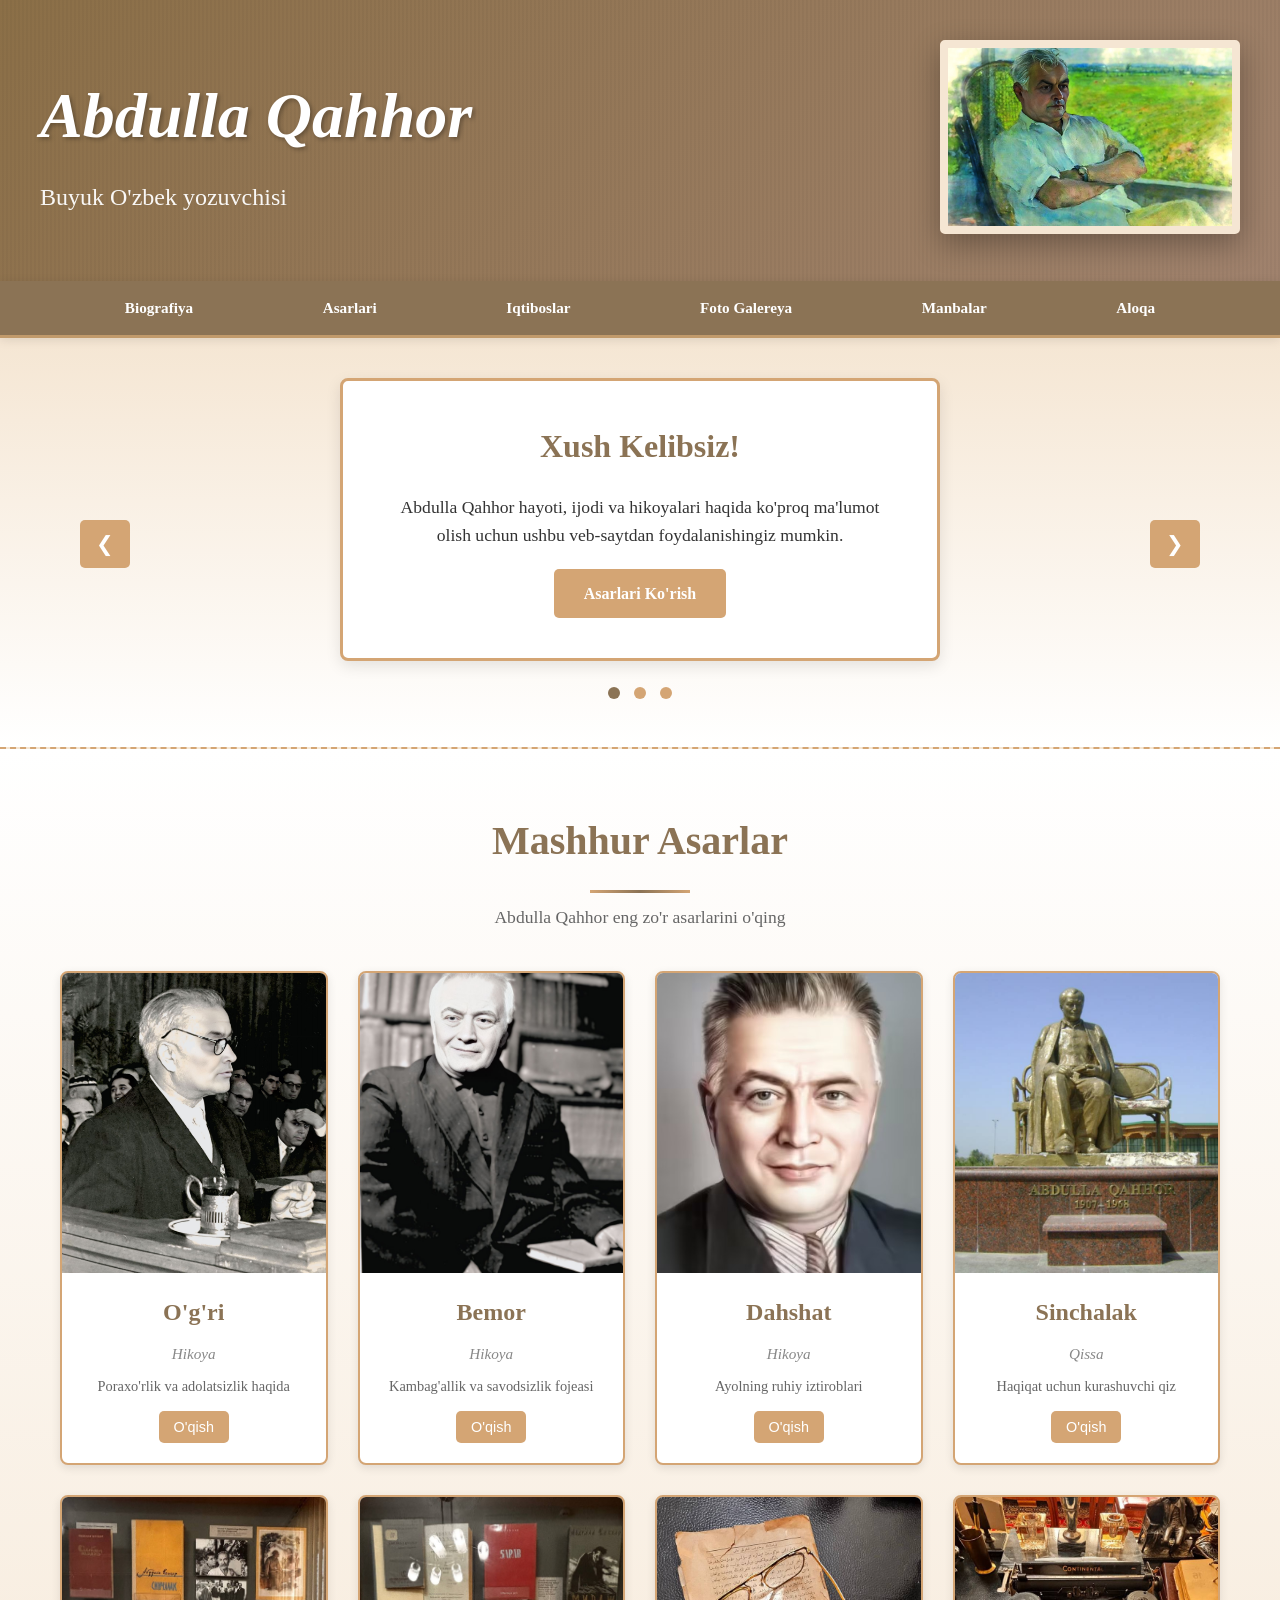
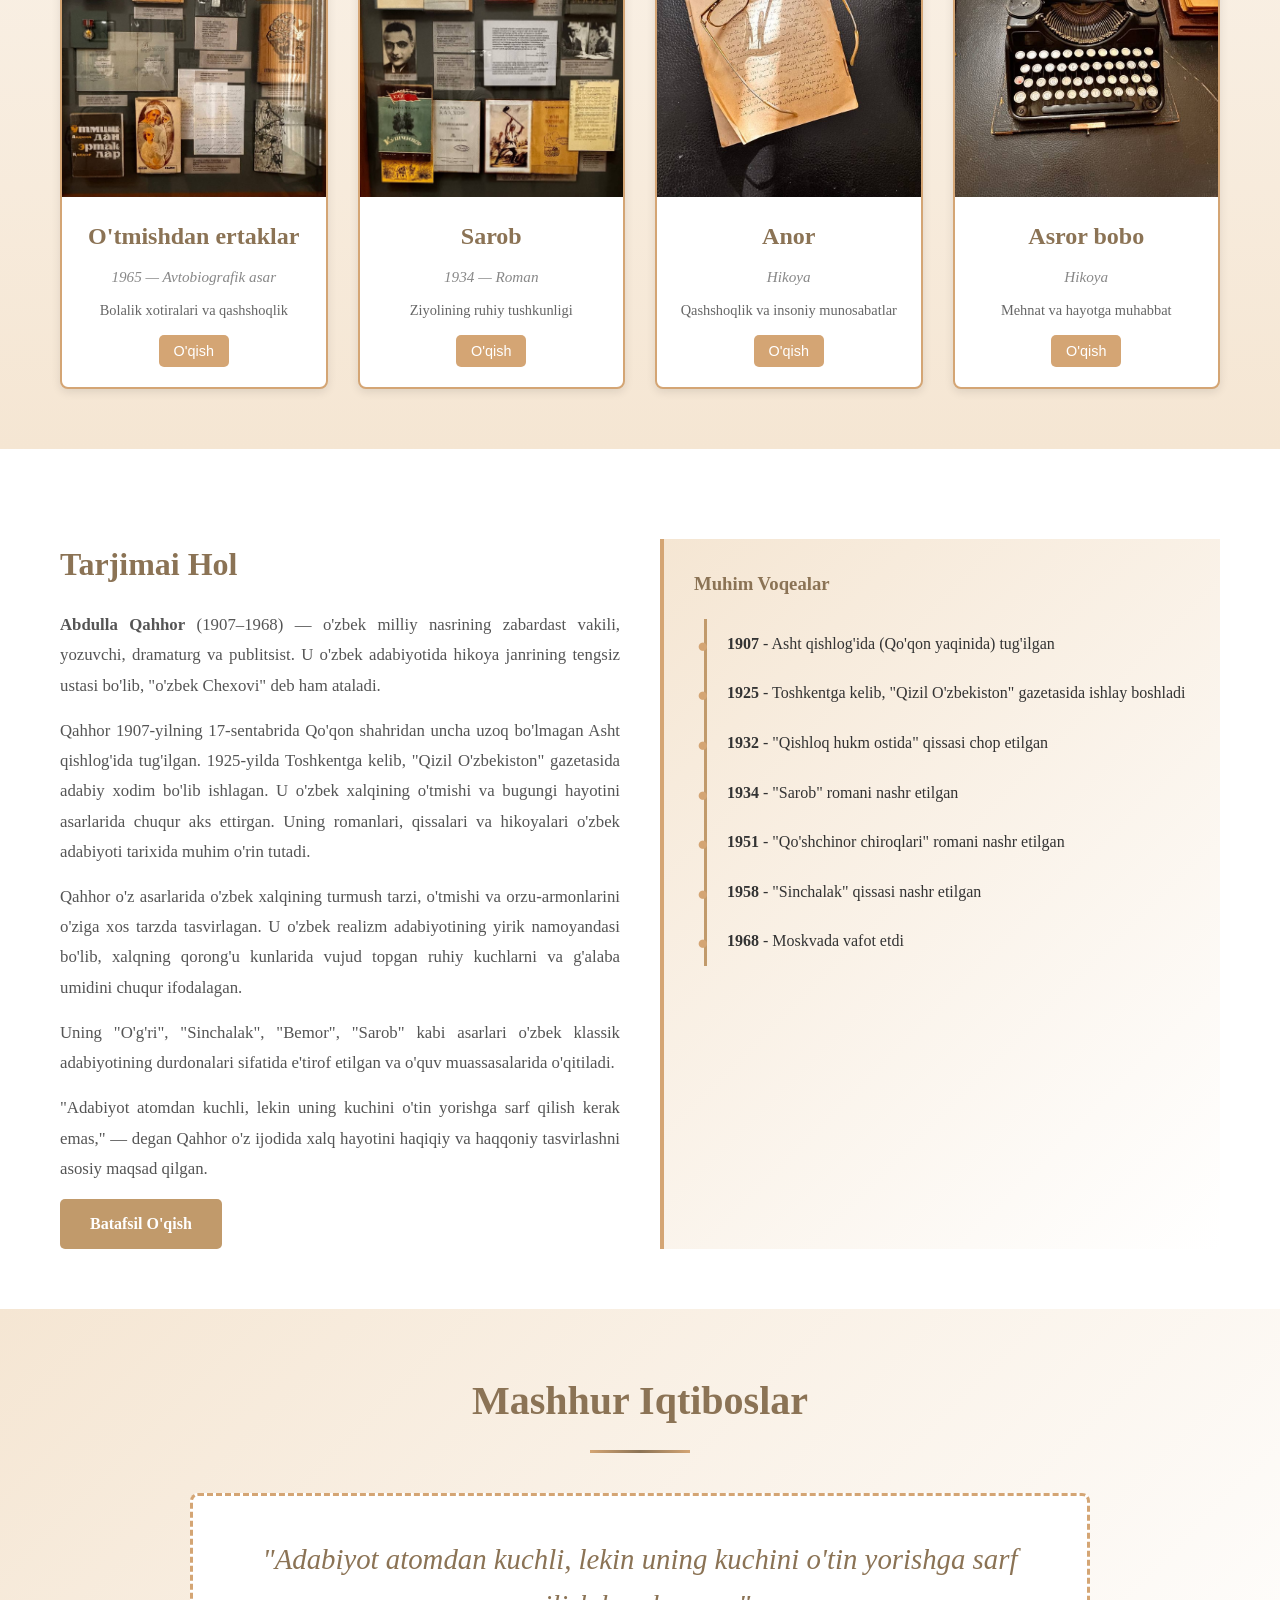
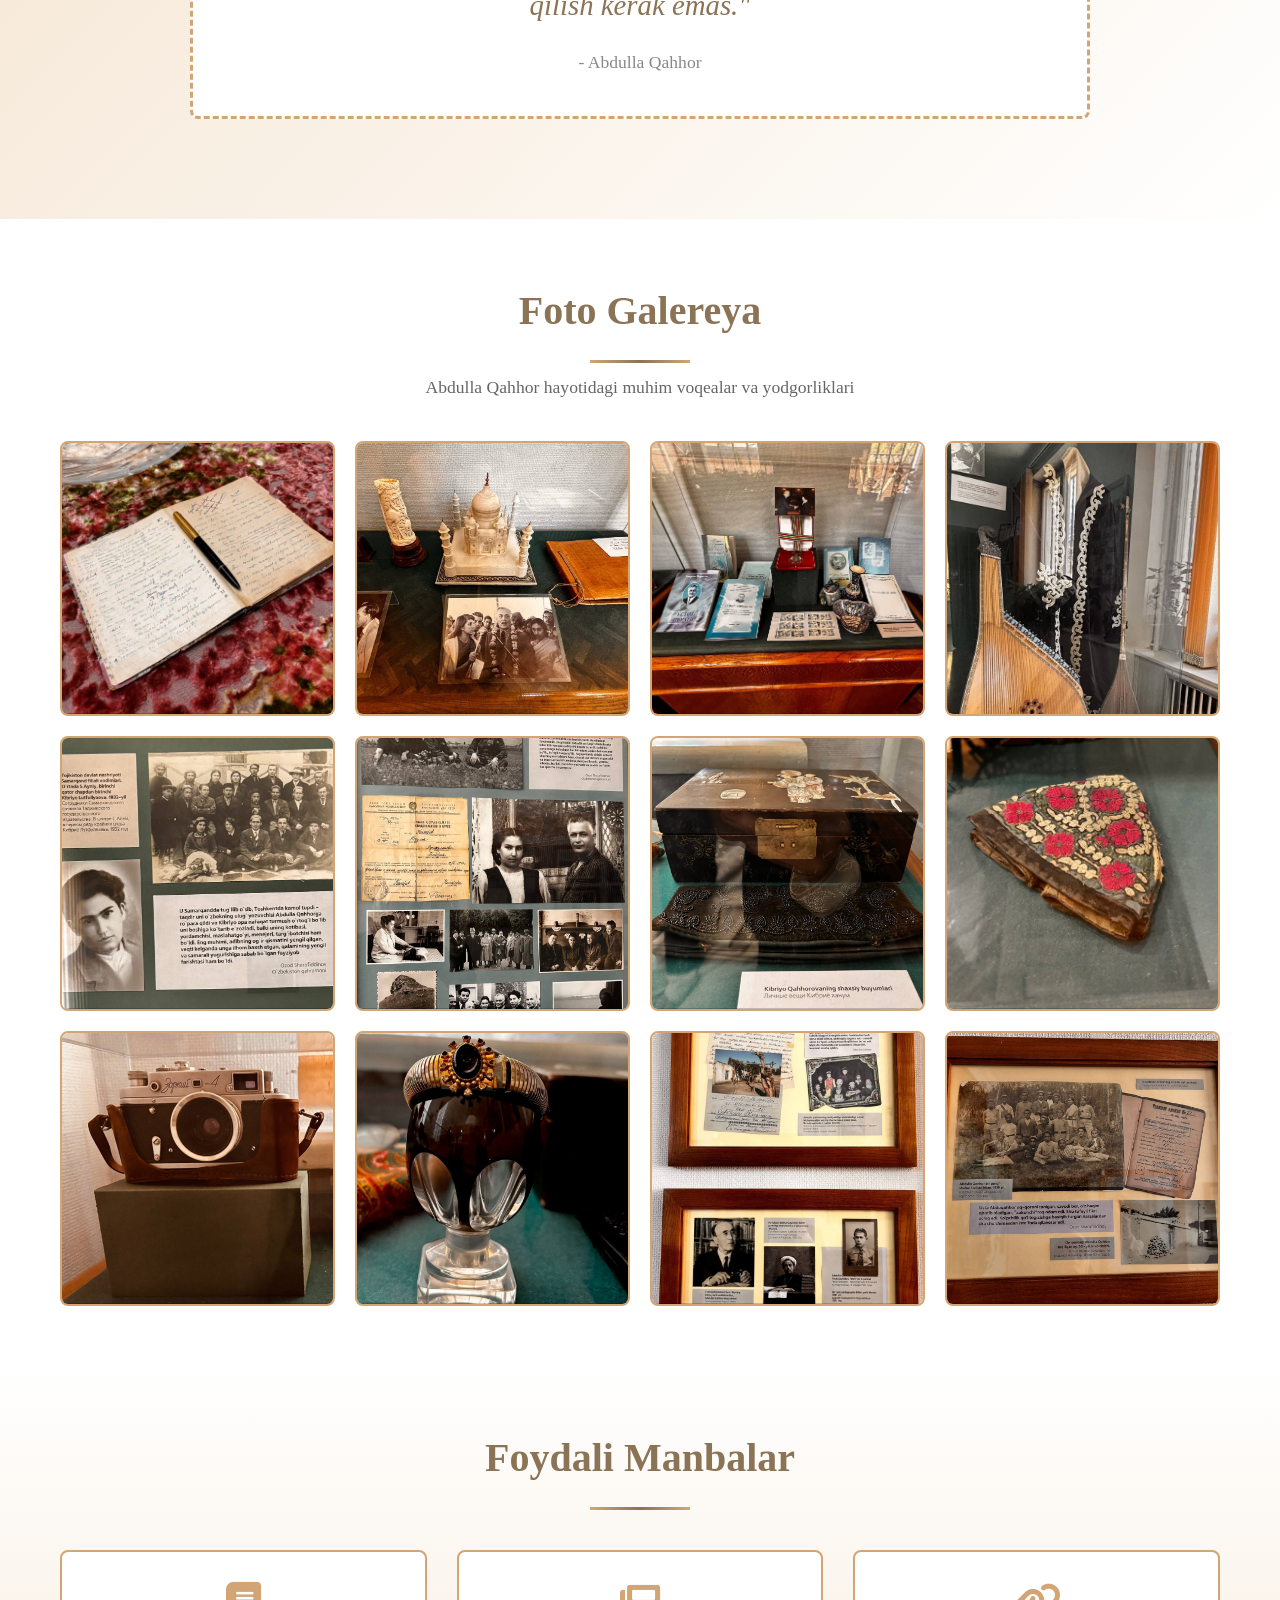
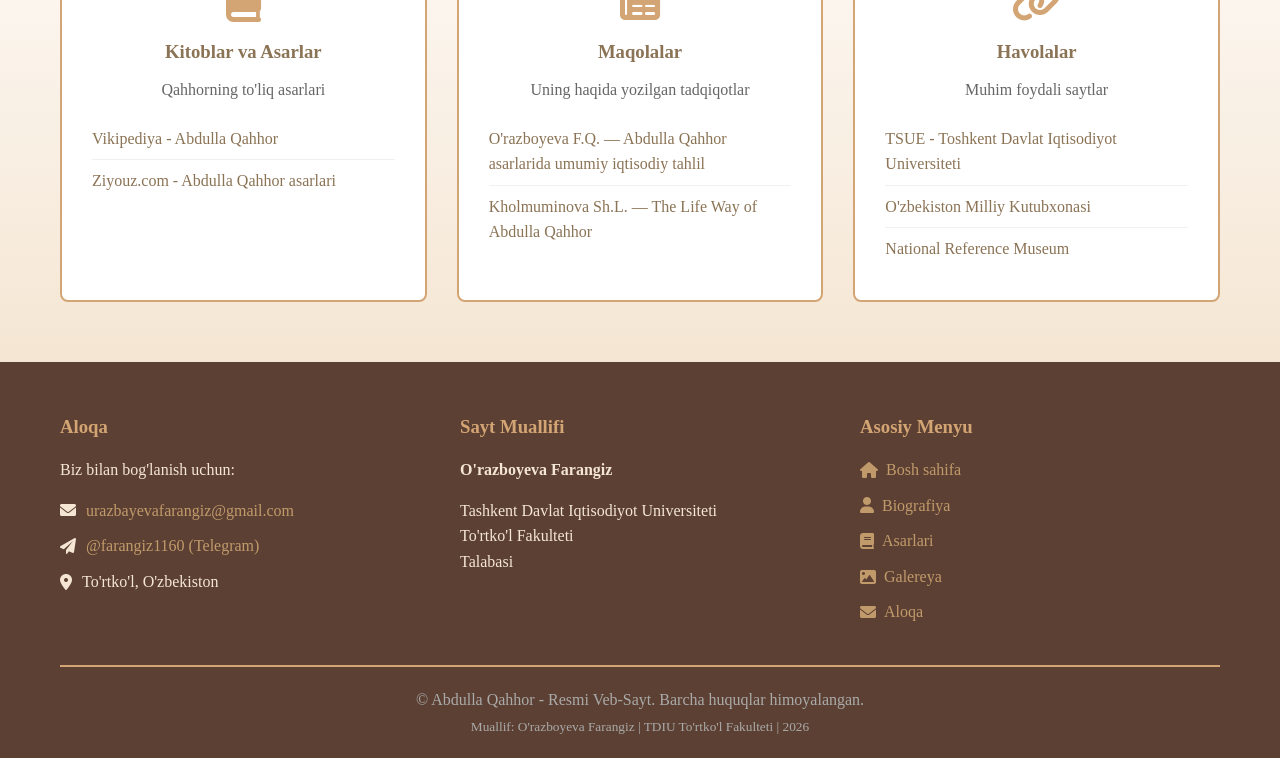
==== index.html @ 23ecfe6d "Initial commit: Abdulla Qahhor website" ====
<!DOCTYPE html>
<html lang="uz">
<head>
    <meta charset="UTF-8">
    <meta name="viewport" content="width=device-width, initial-scale=1.0">
    <title>Abdulla Qahhor - Buyuk O'zbek Yozuvchisi</title>
    <link rel="stylesheet" href="css/style.css">
    <link rel="stylesheet" href="https://cdnjs.cloudflare.com/ajax/libs/font-awesome/6.0.0/css/all.min.css">


</head>
<body>
    <!-- HEADER -->
    <header class="header">
        <div class="header-background"></div>
        <div class="header-content">
            <div class="header-text">
                <h1 class="header-title">Abdulla Qahhor</h1>
                <p class="header-subtitle">Buyuk O'zbek yozuvchisi</p>
            </div>
            <div class="header-image">
                <img src="images/photo_1_2026-03-27_19-48-18.jpg" alt="Abdulla Qahhor" class="header-img">
            </div>
        </div>
    </header>

    <!-- NAVIGATION -->
    <nav class="navbar">
        <div class="nav-container">
            <ul class="nav-menu">
                <li class="nav-item"><a href="#biografiya" class="nav-link">Biografiya</a></li>
                <li class="nav-item"><a href="#asarlari" class="nav-link">Asarlari</a></li>
                <li class="nav-item"><a href="#iqtiboslar" class="nav-link">Iqtiboslar</a></li>
                <li class="nav-item"><a href="#galereya" class="nav-link">Foto Galereya</a></li>
                <li class="nav-item"><a href="#manbalar" class="nav-link">Manbalar</a></li>
                <li class="nav-item"><a href="#aloqa" class="nav-link">Aloqa</a></li>
            </ul>
        </div>
    </nav>

    <!-- MAIN CONTENT -->
    <main class="main-content">
        <!-- WELCOME SECTION -->
        <section class="welcome-section">
            <div class="container">
                <div class="welcome-carousel">
                    <button class="carousel-nav carousel-prev" onclick="prevSlide()">❮</button>
                    <div class="carousel-item active">
                        <div class="welcome-box">
                            <h2>Xush Kelibsiz!</h2>
                            <p>Abdulla Qahhor hayoti, ijodi va hikoyalari haqida ko'proq ma'lumot olish uchun ushbu veb-saytdan foydalanishingiz mumkin.</p>
                            <a href="#asarlari" class="btn-primary">Asarlari Ko'rish</a>
                        </div>
                    </div>
                    <div class="carousel-item">
                        <div class="welcome-box">
                            <h2>Ijodiy Meros</h2>
                            <p>Abdulla Qahhor o'zbek adabiyotida yangi uslub va g'oyalari olib keldi, inson ruhining chuqur tomonlarini tasvir etdi.</p>
                            <a href="#biografiya" class="btn-primary">Biografiya</a>
                        </div>
                    </div>
                    <div class="carousel-item">
                        <div class="welcome-box">
                            <h2>Mashhur Asarlar</h2>
                            <p>"O'g'rim", "Sinchalak", "Bemor" va boshqa klassik asarlarni o'qing va ularning go'zalligi bilan shunollaning.</p>
                            <a href="#asarlari" class="btn-primary">Asarlarni Ko'rish</a>
                        </div>
                    </div>
                    <button class="carousel-nav carousel-next" onclick="nextSlide()">❯</button>
                </div>
                <div class="carousel-dots">
                    <span class="dot" onclick="currentSlide(1)" style="background-color: #8B7355;"></span>
                    <span class="dot" onclick="currentSlide(2)"></span>
                    <span class="dot" onclick="currentSlide(3)"></span>
                </div>
            </div>
        </section>

        <!-- FAMOUS WORKS SECTION -->
        <section id="asarlari" class="works-section">
            <div class="container">
                <h2 class="section-title">Mashhur Asarlar</h2>
                <p class="section-subtitle">Abdulla Qahhor eng zo'r asarlarini o'qing</p>
                <div class="works-grid">
                    <div class="work-item" onclick="openWorkModal('ogri')">
                        <div class="work-image">
                            <img src="images/photo_2_2026-03-27_19-48-18.jpg" alt="O'g'ri" class="work-img">
                        </div>
                        <h3>O'g'ri</h3>
                        <p class="work-year">Hikoya</p>
                        <p class="work-desc">Poraxo'rlik va adolatsizlik haqida</p>
                        <button class="btn-read">O'qish</button>
                    </div>

                    <div class="work-item" onclick="openWorkModal('bemor')">
                        <div class="work-image">
                            <img src="images/photo_3_2026-03-27_19-48-18.jpg" alt="Bemor" class="work-img">
                        </div>
                        <h3>Bemor</h3>
                        <p class="work-year">Hikoya</p>
                        <p class="work-desc">Kambag'allik va savodsizlik fojеasi</p>
                        <button class="btn-read">O'qish</button>
                    </div>

                    <div class="work-item" onclick="openWorkModal('dahshat')">
                        <div class="work-image">
                            <img src="images/photo_4_2026-03-27_19-48-18.jpg" alt="Dahshat" class="work-img">
                        </div>
                        <h3>Dahshat</h3>
                        <p class="work-year">Hikoya</p>
                        <p class="work-desc">Ayolning ruhiy iztiroblari</p>
                        <button class="btn-read">O'qish</button>
                    </div>

                    <div class="work-item" onclick="openWorkModal('sinchalak')">
                        <div class="work-image">
                            <img src="images/photo_5_2026-03-27_19-48-18.jpg" alt="Sinchalak" class="work-img">
                        </div>
                        <h3>Sinchalak</h3>
                        <p class="work-year">Qissa</p>
                        <p class="work-desc">Haqiqat uchun kurashuvchi qiz</p>
                        <button class="btn-read">O'qish</button>
                    </div>

                    <div class="work-item" onclick="openWorkModal('otmishdan')">
                        <div class="work-image">
                            <img src="images/photo_6_2026-03-27_19-48-18.jpg" alt="O'tmishdan ertaklar" class="work-img">
                        </div>
                        <h3>O'tmishdan ertaklar</h3>
                        <p class="work-year">1965 — Avtobiografik asar</p>
                        <p class="work-desc">Bolalik xotiralari va qashshoqlik</p>
                        <button class="btn-read">O'qish</button>
                    </div>

                    <div class="work-item" onclick="openWorkModal('sarob')">
                        <div class="work-image">
                            <img src="images/photo_7_2026-03-27_19-48-18.jpg" alt="Sarob" class="work-img">
                        </div>
                        <h3>Sarob</h3>
                        <p class="work-year">1934 — Roman</p>
                        <p class="work-desc">Ziyolining ruhiy tushkunligi</p>
                        <button class="btn-read">O'qish</button>
                    </div>

                    <div class="work-item" onclick="openWorkModal('anor')">
                        <div class="work-image">
                            <img src="images/photo_8_2026-03-27_19-48-18.jpg" alt="Anor" class="work-img">
                        </div>
                        <h3>Anor</h3>
                        <p class="work-year">Hikoya</p>
                        <p class="work-desc">Qashshoqlik va insoniy munosabatlar</p>
                        <button class="btn-read">O'qish</button>
                    </div>

                    <div class="work-item" onclick="openWorkModal('asrbobo')">
                        <div class="work-image">
                            <img src="images/photo_9_2026-03-27_19-48-18.jpg" alt="Asror bobo" class="work-img">
                        </div>
                        <h3>Asror bobo</h3>
                        <p class="work-year">Hikoya</p>
                        <p class="work-desc">Mehnat va hayotga muhabbat</p>
                        <button class="btn-read">O'qish</button>
                    </div>
                </div>
            </div>
        </section>

        <!-- BIOGRAPHY SECTION -->
        <section id="biografiya" class="biography-section">
            <div class="container">
                <div class="bio-content">
                    <div class="bio-left">
                        <h2>Tarjimai Hol</h2>
                        <p><strong>Abdulla Qahhor</strong> (1907–1968) — o'zbek milliy nasrining zabardast vakili, yozuvchi, dramaturg va publitsist. U o'zbek adabiyotida hikoya janrining tengsiz ustasi bo'lib, "o'zbek Chexovi" deb ham ataladi.</p>
                        <p>Qahhor 1907-yilning 17-sentabrida Qo'qon shahridan uncha uzoq bo'lmagan Asht qishlog'ida tug'ilgan. 1925-yilda Toshkentga kelib, "Qizil O'zbekiston" gazetasida adabiy xodim bo'lib ishlagan. U o'zbek xalqining o'tmishi va bugungi hayotini asarlarida chuqur aks ettirgan. Uning romanlari, qissalari va hikoyalari o'zbek adabiyoti tarixida muhim o'rin tutadi.</p>
                        <p>Qahhor o'z asarlarida o'zbek xalqining turmush tarzi, o'tmishi va orzu-armonlarini o'ziga xos tarzda tasvirlagan. U o'zbek realizm adabiyotining yirik namoyandasi bo'lib, xalqning qorong'u kunlarida vujud topgan ruhiy kuchlarni va g'alaba umidini chuqur ifodalagan.</p>
                        <p>Uning "O'g'ri", "Sinchalak", "Bemor", "Sarob" kabi asarlari o'zbek klassik adabiyotining durdonalari sifatida e'tirof etilgan va o'quv muassasalarida o'qitiladi.</p>
                        <p>"Adabiyot atomdan kuchli, lekin uning kuchini o'tin yorishga sarf qilish kerak emas," — degan Qahhor o'z ijodida xalq hayotini haqiqiy va haqqoniy tasvirlashni asosiy maqsad qilgan.</p>
                        <a href="#manbalar" class="btn-secondary">Batafsil O'qish</a>
                    </div>
                    <div class="bio-right">
                        <div class="timeline-brief">
                            <h3>Muhim Voqealar</h3>
                            <ul class="timeline-list">
                                <li><strong>1907</strong> - Asht qishlog'ida (Qo'qon yaqinida) tug'ilgan</li>
                                <li><strong>1925</strong> - Toshkentga kelib, "Qizil O'zbekiston" gazetasida ishlay boshladi</li>
                                <li><strong>1932</strong> - "Qishloq hukm ostida" qissasi chop etilgan</li>
                                <li><strong>1934</strong> - "Sarob" romani nashr etilgan</li>
                                <li><strong>1951</strong> - "Qo'shchinor chiroqlari" romani nashr etilgan</li>
                                <li><strong>1958</strong> - "Sinchalak" qissasi nashr etilgan</li>
                                <li><strong>1968</strong> - Moskvada vafot etdi</li>
                            </ul>
                        </div>
                    </div>
                </div>
            </div>
        </section>

        <!-- QUOTES SECTION -->
        <section id="iqtiboslar" class="quotes-section">
            <div class="container">
                <h2 class="section-title">Mashhur Iqtiboslar</h2>
                <div class="quotes-carousel">
                    <div class="quote-item">
                        <p class="quote-text">"Adabiyot atomdan kuchli, lekin uning kuchini o'tin yorishga sarf qilish kerak emas."</p>
                        <span class="quote-author">— Abdulla Qahhor</span>
                    </div>
                    <div class="quote-item">
                        <p class="quote-text">"Yaxshi tarbiya ko'rgan odamning xislatlaridan biri shuki, bunday odam o'z faoliyatida boshqalardan bir qadam oldinga o'tsa, darrov orqaga qaraydi, sheriklariga yordam qo'lini uzatadi, safini kengaytirib, yangi g'alabani ko'zlaydi."</p>
                        <span class="quote-author">— Abdulla Qahhor</span>
                    </div>
                    <div class="quote-item">
                        <p class="quote-text">"Oilaviy baxtda hikmat ko'p. Baxtiyar oila eng birinchi va eng kuchli tarbiya o'chog'i, demak, yoshlarimizning tole'i, ertangi saodatli kishilar jamiyatimizning poydevoridir."</p>
                        <span class="quote-author">— Abdulla Qahhor</span>
                    </div>
                    <div class="quote-item">
                        <p class="quote-text">"Dunyodagi har bir katta-kichik kasbning fazilatlarini aytib o'tish uchungina ham bittadan roman yaratsa bo'ladi."</p>
                        <span class="quote-author">— Abdulla Qahhor</span>
                    </div>
                    <div class="quote-item">
                        <p class="quote-text">"Adabiy asar yozish uchun, hech shubhasiz, talant kerak. Lekin yozilgan narsani o'chirish, kitobxonga zarur gaplarning o'zini qoldirish uchun talantning o'zigina kifoya qilmaydi, insof ham kerak."</p>
                        <span class="quote-author">— Abdulla Qahhor</span>
                    </div>
                    <div class="quote-item">
                        <p class="quote-text">"Yurtni obod qilaman degan kishi o'zi obod bo'ladi."</p>
                        <span class="quote-author">— Abdulla Qahhor</span>
                    </div>
                    <button class="quote-nav quote-prev" onclick="prevQuote()">❮</button>
                    <button class="quote-nav quote-next" onclick="nextQuote()">❯</button>
                </div>
            </div>
        </section>

        <!-- PHOTO GALLERY SECTION -->
        <section id="galereya" class="gallery-section">
            <div class="container">
                <h2 class="section-title">Foto Galereya</h2>
                <p class="section-subtitle">Abdulla Qahhor hayotidagi muhim voqealar va yodgorliklari</p>
                <div class="gallery-grid">
                    <div class="gallery-item">
                        <img src="images/photo_16_2026-03-27_19-48-18.jpg" alt="Abdulla Qahhor" class="gallery-img">
                        <div class="gallery-overlay">
                            <h3>Yozuvchi Portreti</h3>
                        </div>
                    </div>
                    <div class="gallery-item">
                        <img src="images/photo_17_2026-03-27_19-48-18.jpg" alt="Yozuv jarayoni" class="gallery-img">
                        <div class="gallery-overlay">
                            <h3>Ijodiy Jarayoni</h3>
                        </div>
                    </div>
                    <div class="gallery-item">
                        <img src="images/photo_18_2026-03-27_19-48-18.jpg" alt="Oila rasmi" class="gallery-img">
                        <div class="gallery-overlay">
                            <h3>Oila Xotiralari</h3>
                        </div>
                    </div>
                    <div class="gallery-item">
                        <img src="images/photo_19_2026-03-27_19-48-18.jpg" alt="Kutubxona" class="gallery-img">
                        <div class="gallery-overlay">
                            <h3>O'qish Joylarinining Xotiralari</h3>
                        </div>
                    </div>
                    <div class="gallery-item">
                        <img src="images/photo_20_2026-03-27_19-48-18.jpg" alt="Tashkent" class="gallery-img">
                        <div class="gallery-overlay">
                            <h3>Tashkent Shahri</h3>
                        </div>
                    </div>
                    <div class="gallery-item">
                        <img src="images/photo_21_2026-03-27_19-48-18.jpg" alt="Mumyalar" class="gallery-img">
                        <div class="gallery-overlay">
                            <h3>Yodgorliklari</h3>
                        </div>
                    </div>
                    <div class="gallery-item">
                        <img src="images/photo_22_2026-03-27_19-48-18.jpg" alt="Kitoblar" class="gallery-img">
                        <div class="gallery-overlay">
                            <h3>Asarlarining Nashrlari</h3>
                        </div>
                    </div>
                    <div class="gallery-item">
                        <img src="images/photo_23_2026-03-27_19-48-18.jpg" alt="Teatr" class="gallery-img">
                        <div class="gallery-overlay">
                            <h3>Dramatik Asarlari</h3>
                        </div>
                    </div>
                    <div class="gallery-item">
                        <img src="images/photo_24_2026-03-27_19-48-18.jpg" alt="Xalq sevgi" class="gallery-img">
                        <div class="gallery-overlay">
                            <h3>Xalq Sevgisi</h3>
                        </div>
                    </div>
                    <div class="gallery-item">
                        <img src="images/photo_25_2026-03-27_19-48-18.jpg" alt="Shart" class="gallery-img">
                        <div class="gallery-overlay">
                            <h3>Ijodiy Sharti</h3>
                        </div>
                    </div>
                    <div class="gallery-item">
                        <img src="images/photo_26_2026-03-27_19-48-18.jpg" alt="Tadqiqoti" class="gallery-img">
                        <div class="gallery-overlay">
                            <h3>Ilmiy Tadqiqotlar</h3>
                        </div>
                    </div>
                    <div class="gallery-item">
                        <img src="images/photo_27_2026-03-27_19-48-18.jpg" alt="Mirosi" class="gallery-img">
                        <div class="gallery-overlay">
                            <h3>Ijodiy Mirosi</h3>
                        </div>
                    </div>
                </div>
            </div>
        </section>

        <!-- RESOURCES SECTION -->
        <section id="manbalar" class="resources-section">
            <div class="container">
                <h2 class="section-title">Foydali Manbalar</h2>
                <div class="resources-grid">
                    <div class="resource-item">
                        <i class="fas fa-book"></i>
                        <h3>Kitoblar va Asarlar</h3>
                        <p>Qahhorning to'liq asarlari</p>
                        <ul class="resource-list">
                            <li><a href="https://uz.wikipedia.org/wiki/Abdulla_Qahhor" target="_blank">Vikipediya - Abdulla Qahhor</a></li>
                            <li><a href="https://ziyouz.com/uzbek-literature/abdulla-qahhor/" target="_blank">Ziyouz.com - Abdulla Qahhor asarlari</a></li>
                        </ul>
                    </div>
                    <div class="resource-item">
                        <i class="fas fa-newspaper"></i>
                        <h3>Maqolalar</h3>
                        <p>Uning haqida yozilgan tadqiqotlar</p>
                        <ul class="resource-list">
                            <li><a href="https://global-science-review.com/ojs/index.php/gsr/article/view/4989" target="_blank">O'razboyeva F.Q. — Abdulla Qahhor asarlarida umumiy iqtisodiy tahlil</a></li>
                            <li><a href="https://repo.ijiert.org/index.php/ijiert/article/view/3906" target="_blank">Kholmuminova Sh.L. — The Life Way of Abdulla Qahhor</a></li>
                        </ul>
                    </div>
                    <div class="resource-item">
                        <i class="fas fa-link"></i>
                        <h3>Havolalar</h3>
                        <p>Muhim foydali saytlar</p>
                        <ul class="resource-list">
                            <li><a href="https://tsue.uz" target="_blank">TSUE - Toshkent Davlat Iqtisodiyot Universiteti</a></li>
                            <li><a href="https://unilibrary.uz" target="_blank">O'zbekiston Milliy Kutubxonasi</a></li>
                            <li><a href="https://nrm.uz" target="_blank">National Reference Museum</a></li>
                        </ul>
                    </div>
                </div>
            </div>
        </section>

    </main>

    <!-- FOOTER/CONTACT SECTION -->
    <footer id="aloqa" class="footer">
        <div class="container">
            <div class="footer-content">
                <div class="footer-section">
                    <h3>Aloqa</h3>
                    <p>Biz bilan bog'lanish uchun:</p>
                    <ul class="contact-list">
                        <li><i class="fas fa-envelope"></i> <a href="mailto:urazbayevafarangiz@gmail.com">urazbayevafarangiz@gmail.com</a></li>
                        <li><i class="fas fa-paper-plane"></i> <a href="https://t.me/farangiz1160" target="_blank">@farangiz1160 (Telegram)</a></li>
                        <li><i class="fas fa-map-marker-alt"></i> To'rtko'l, O'zbekiston</li>
                    </ul>
                </div>
                <div class="footer-section">
                    <h3>Sayt Muallifi</h3>
                    <p><strong>O'razboyeva Farangiz</strong></p>
                    <p>Tashkent Davlat Iqtisodiyot Universiteti<br>To'rtko'l Fakulteti<br>Talabasi</p>
                </div>
                <div class="footer-section">
                    <h3>Asosiy Menyu</h3>
                    <ul class="footer-menu">
                        <li><a href="#"><i class="fas fa-home"></i> Bosh sahifa</a></li>
                        <li><a href="#biografiya"><i class="fas fa-user"></i> Biografiya</a></li>
                        <li><a href="#asarlari"><i class="fas fa-book"></i> Asarlari</a></li>
                        <li><a href="#galereya"><i class="fas fa-image"></i> Galereya</a></li>
                        <li><a href="#aloqa"><i class="fas fa-envelope"></i> Aloqa</a></li>
                    </ul>
                </div>
            </div>
            <div class="footer-bottom">
                <p>&copy; Abdulla Qahhor - Resmi Veb-Sayt. Barcha huquqlar himoyalangan.<br>
                <small>Muallif: O'razboyeva Farangiz | TDIU To'rtko'l Fakulteti | 2026</small></p>
            </div>
        </div>
    </footer>

    <script src="js/script.js"></script>
</body>
</html>
---- css/style.css ----
/* ==================== GENERAL STYLES ==================== */
* {
    margin: 0;
    padding: 0;
    box-sizing: border-box;
}

:root {
    --primary-color: #8B7355;
    --secondary-color: #D4A574;
    --accent-color: #C19A6B;
    --dark-color: #5C4033;
    --light-color: #F5E6D3;
    --text-color: #333;
    --border-color: #D4A574;
}

html {
    scroll-behavior: smooth;
}

body {
    font-family: 'Georgia', 'Garamond', serif;
    line-height: 1.6;
    color: var(--text-color);
    background-color: #FDFAF5;
}

.container {
    max-width: 1200px;
    margin: 0 auto;
    padding: 0 20px;
}

/* ==================== HEADER ==================== */
.header {
    background: linear-gradient(135deg, #8B6F47 0%, #A0826D 100%);
    color: white;
    padding: 40px 20px;
    position: relative;
    overflow: hidden;
}

.header-background {
    position: absolute;
    top: 0;
    left: 0;
    right: 0;
    bottom: 0;
    background-image: 
        repeating-linear-gradient(
            90deg,
            transparent,
            transparent 2px,
            rgba(0,0,0,.03) 2px,
            rgba(0,0,0,.03) 4px
        );
    z-index: 0;
}

.header-content {
    display: flex;
    align-items: center;
    justify-content: space-between;
    max-width: 1200px;
    margin: 0 auto;
    position: relative;
    z-index: 1;
}

.header-text {
    flex: 1;
    animation: slideInLeft 1s ease;
}

.header-title {
    font-size: 4em;
    font-weight: bold;
    margin-bottom: 10px;
    text-shadow: 2px 2px 4px rgba(0,0,0,0.3);
    font-style: italic;
}

.header-subtitle {
    font-size: 1.5em;
    font-weight: normal;
    opacity: 0.95;
}

.header-image {
    flex: 0 0 300px;
    margin-left: 40px;
}

.header-img {
    width: 100%;
    max-width: 300px;
    height: auto;
    border: 8px solid var(--light-color);
    border-radius: 5px;
    box-shadow: 0 10px 30px rgba(0,0,0,0.3);
}

@media (max-width: 768px) {
    .header-content {
        flex-direction: column;
        text-align: center;
    }
    .header-title {
        font-size: 2.5em;
    }
    .header-image {
        margin-left: 0;
        margin-top: 20px;
    }
}

/* ==================== NAVIGATION ==================== */
.navbar {
    background-color: var(--primary-color);
    border-bottom: 3px solid var(--accent-color);
    position: sticky;
    top: 0;
    z-index: 100;
    box-shadow: 0 2px 10px rgba(0,0,0,0.1);
}

.nav-container {
    max-width: 1200px;
    margin: 0 auto;
    padding: 0 20px;
}

.nav-menu {
    list-style: none;
    display: flex;
    justify-content: space-around;
    flex-wrap: wrap;
}

.nav-item {
    margin: 0;
}

.nav-link {
    display: block;
    padding: 15px 20px;
    color: white;
    text-decoration: none;
    font-weight: bold;
    transition: all 0.3s ease;
    font-size: 0.95em;
}

.nav-link:hover {
    background-color: var(--secondary-color);
    color: var(--dark-color);
    transform: translateY(-2px);
}

/* ==================== WELCOME SECTION ==================== */
.welcome-section {
    background: linear-gradient(to bottom, var(--light-color), white);
    padding: 40px 20px;
    border-bottom: 2px dashed var(--border-color);
}

.welcome-box {
    background: white;
    border: 3px solid var(--secondary-color);
    border-radius: 8px;
    padding: 40px;
    text-align: center;
    max-width: 600px;
    margin: 0 auto;
    box-shadow: 0 5px 15px rgba(0,0,0,0.1);
}

.welcome-box h2 {
    color: var(--primary-color);
    font-size: 2em;
    margin-bottom: 20px;
}

.welcome-box p {
    font-size: 1.1em;
    margin-bottom: 20px;
    color: var(--text-color);
}

/* ==================== BUTTONS ==================== */
.btn-primary, .btn-secondary, .btn-audio {
    display: inline-block;
    padding: 12px 30px;
    background-color: var(--secondary-color);
    color: white;
    text-decoration: none;
    border: none;
    border-radius: 5px;
    cursor: pointer;
    font-weight: bold;
    transition: all 0.3s ease;
    font-size: 1em;
}

.btn-primary:hover, .btn-secondary:hover, .btn-audio:hover {
    background-color: var(--primary-color);
    transform: translateY(-3px);
    box-shadow: 0 5px 15px rgba(0,0,0,0.2);
}

.btn-secondary {
    background-color: var(--accent-color);
}

/* ==================== SECTIONS ==================== */
.section-title {
    font-size: 2.5em;
    color: var(--primary-color);
    text-align: center;
    margin-bottom: 10px;
    position: relative;
    padding-bottom: 20px;
}

.section-title::after {
    content: '';
    position: absolute;
    bottom: 0;
    left: 50%;
    transform: translateX(-50%);
    width: 100px;
    height: 3px;
    background: linear-gradient(to right, var(--secondary-color), var(--primary-color), var(--secondary-color));
}

.section-subtitle {
    text-align: center;
    color: #666;
    margin-bottom: 30px;
    font-size: 1.1em;
}

main {
    background: #FDFAF5;
}

/* ==================== WORKS SECTION ==================== */
.works-section {
    padding: 60px 20px;
    background: linear-gradient(to bottom, white, var(--light-color));
}

.works-grid {
    display: grid;
    grid-template-columns: repeat(auto-fit, minmax(250px, 1fr));
    gap: 30px;
    margin-top: 40px;
}

.work-item {
    background: white;
    border: 2px solid var(--border-color);
    border-radius: 8px;
    overflow: hidden;
    transition: all 0.3s ease;
    text-align: center;
    box-shadow: 0 3px 10px rgba(0,0,0,0.1);
    display: flex;
    flex-direction: column;
}

.work-item:hover {
    transform: translateY(-10px);
    box-shadow: 0 10px 25px rgba(0,0,0,0.15);
}

.work-image {
    background: var(--light-color);
    height: 300px;
    display: flex;
    align-items: center;
    justify-content: center;
    overflow: hidden;
}

.work-img {
    width: 100%;
    height: 100%;
    object-fit: cover;
}

.work-item h3 {
    color: var(--primary-color);
    padding: 20px 15px 10px;
    font-size: 1.5em;
}

.work-year {
    color: #888;
    padding: 0 15px 10px;
    font-size: 0.95em;
    font-style: italic;
}

.work-desc {
    color: #666;
    padding: 0 15px 15px;
    font-size: 0.9em;
    line-height: 1.4;
    min-height: 30px;
    display: flex;
    align-items: center;
    justify-content: center;
}

/* ==================== BIOGRAPHY SECTION ==================== */
.biography-section {
    padding: 60px 20px;
    background: white;
}

.bio-content {
    display: grid;
    grid-template-columns: 1fr 1fr;
    gap: 40px;
    margin-top: 30px;
}

.bio-left h2 {
    color: var(--primary-color);
    font-size: 2em;
    margin-bottom: 20px;
}

.bio-left p {
    font-size: 1.05em;
    line-height: 1.8;
    color: #555;
    margin-bottom: 15px;
    text-align: justify;
}

.bio-right {
    background: linear-gradient(135deg, var(--light-color), white);
    padding: 30px;
    border-left: 4px solid var(--secondary-color);
}

.timeline-brief h3 {
    color: var(--primary-color);
    margin-bottom: 20px;
}

.timeline-list {
    list-style: none;
}

.timeline-list li {
    padding: 12px 0;
    padding-left: 20px;
    border-left: 3px solid var(--accent-color);
    margin-left: 10px;
    position: relative;
}

.timeline-list li::before {
    content: '●';
    position: absolute;
    left: -10px;
    color: var(--secondary-color);
    font-size: 1.2em;
}

@media (max-width: 768px) {
    .bio-content {
        grid-template-columns: 1fr;
    }
}

/* ==================== QUOTES SECTION ==================== */
.quotes-section {
    padding: 60px 20px;
    background: linear-gradient(135deg, var(--light-color), white);
}

.quotes-carousel {
    background: white;
    border: 3px dashed var(--secondary-color);
    border-radius: 8px;
    padding: 40px;
    max-width: 900px;
    margin: 40px auto;
    position: relative;
    text-align: center;
}

.quote-text {
    font-size: 1.8em;
    color: var(--primary-color);
    margin-bottom: 20px;
    font-style: italic;
    line-height: 1.6;
}

.quote-author {
    color: #888;
    font-size: 1.1em;
    display: block;
}

.quote-nav {
    background: var(--secondary-color);
    border: none;
    color: white;
    width: 40px;
    height: 40px;
    border-radius: 50%;
    cursor: pointer;
    font-size: 1.2em;
    transition: all 0.3s ease;
    position: absolute;
    top: 50%;
    transform: translateY(-50%);
}

.quote-prev {
    left: 20px;
}

.quote-next {
    right: 20px;
}

.quote-nav:hover {
    background: var(--primary-color);
    transform: translateY(-50%) scale(1.1);
}

/* ==================== GALLERY SECTION ==================== */
.gallery-section {
    padding: 60px 20px;
    background: white;
}

.gallery-grid {
    display: grid;
    grid-template-columns: repeat(auto-fit, minmax(250px, 1fr));
    gap: 20px;
    margin-top: 40px;
}

.gallery-item {
    position: relative;
    overflow: hidden;
    border: 2px solid var(--border-color);
    border-radius: 8px;
    aspect-ratio: 1;
    background: var(--light-color);
}

.gallery-img {
    width: 100%;
    height: 100%;
    object-fit: cover;
    transition: transform 0.3s ease;
}

.gallery-item:hover .gallery-img {
    transform: scale(1.1);
}

.gallery-overlay {
    position: absolute;
    bottom: 0;
    left: 0;
    right: 0;
    background: rgba(0, 0, 0, 0.7);
    color: white;
    padding: 20px;
    transform: translateY(100%);
    transition: transform 0.3s ease;
}

.gallery-item:hover .gallery-overlay {
    transform: translateY(0);
}

.gallery-overlay h3 {
    font-size: 1.2em;
}

/* ==================== VIDEO SECTION ==================== */
.video-section {
    padding: 60px 20px;
    background: linear-gradient(to bottom, var(--light-color), white);
}

.video-grid {
    display: grid;
    grid-template-columns: repeat(auto-fit, minmax(300px, 1fr));
    gap: 30px;
    margin-top: 40px;
}

.video-placeholder {
    background: linear-gradient(135deg, var(--secondary-color), var(--accent-color));
    aspect-ratio: 16/9;
    display: flex;
    flex-direction: column;
    align-items: center;
    justify-content: center;
    border-radius: 8px;
    color: white;
    cursor: pointer;
    transition: all 0.3s ease;
    border: 2px solid var(--primary-color);
}

.video-placeholder:hover {
    transform: scale(1.05);
    box-shadow: 0 10px 30px rgba(0,0,0,0.2);
}

.video-placeholder i {
    font-size: 3em;
    margin-bottom: 10px;
}

.video-placeholder p {
    font-size: 1.2em;
}

/* ==================== TEST SECTION ==================== */
.test-section {
    padding: 60px 20px;
    background: white;
}

.test-content {
    max-width: 700px;
    margin: 40px auto;
    background: var(--light-color);
    padding: 30px;
    border-radius: 8px;
    border: 2px solid var(--secondary-color);
}

.test-question {
    margin-bottom: 30px;
}

.test-question p {
    font-size: 1.1em;
    margin-bottom: 15px;
    color: var(--primary-color);
}

.test-options {
    display: flex;
    flex-direction: column;
    gap: 10px;
}

.test-options label {
    display: flex;
    align-items: center;
    padding: 10px;
    background: white;
    border-radius: 5px;
    cursor: pointer;
    transition: all 0.3s ease;
}

.test-options label:hover {
    background: var(--secondary-color);
    color: white;
}

.test-options input[type="radio"] {
    margin-right: 10px;
    width: 18px;
    height: 18px;
    cursor: pointer;
}

/* ==================== RESOURCES SECTION ==================== */
.resources-section {
    padding: 60px 20px;
    background: linear-gradient(to bottom, white, var(--light-color));
}

.resources-grid {
    display: grid;
    grid-template-columns: repeat(auto-fit, minmax(250px, 1fr));
    gap: 30px;
    margin-top: 40px;
}

.resource-item {
    background: white;
    padding: 30px;
    border: 2px solid var(--border-color);
    border-radius: 8px;
    text-align: center;
    transition: all 0.3s ease;
}

.resource-item:hover {
    transform: translateY(-5px);
    box-shadow: 0 10px 25px rgba(0,0,0,0.1);
}

.resource-item i {
    font-size: 2.5em;
    color: var(--secondary-color);
    margin-bottom: 15px;
}

.resource-item h3 {
    color: var(--primary-color);
    margin-bottom: 10px;
}

.resource-item p {
    color: #666;
}

.resource-list {
    list-style: none;
    margin-top: 15px;
    text-align: left;
}

.resource-list li {
    padding: 8px 0;
    border-bottom: 1px solid #f0f0f0;
}

.resource-list li:last-child {
    border-bottom: none;
}

.resource-list a {
    color: var(--primary-color);
    text-decoration: none;
    transition: color 0.3s;
}

.resource-list a:hover {
    color: var(--secondary-color);
    text-decoration: underline;
}

/* ==================== AUDIO SECTION ==================== */
.audio-section {
    padding: 60px 20px;
    background: white;
}

.audio-content {
    display: flex;
    justify-content: center;
    margin-top: 40px;
}

.audio-item {
    background: linear-gradient(135deg, var(--light-color), white);
    border: 3px solid var(--secondary-color);
    border-radius: 12px;
    padding: 40px;
    text-align: center;
    max-width: 500px;
}

.audio-icon {
    font-size: 3em;
    color: var(--primary-color);
    margin-bottom: 20px;
}

.audio-item h3 {
    color: var(--primary-color);
    font-size: 1.5em;
    margin-bottom: 10px;
}

.audio-item p {
    color: #666;
    margin-bottom: 20px;
}

/* ==================== MAP SECTION ==================== */
.map-section {
    padding: 60px 20px;
    background: linear-gradient(to bottom, var(--light-color), white);
}

.map-container {
    margin-top: 40px;
}

.map-placeholder {
    background: linear-gradient(135deg, #E8DCC4, #D4C5B0);
    border: 3px solid var(--secondary-color);
    border-radius: 8px;
    height: 400px;
    display: flex;
    flex-direction: column;
    align-items: center;
    justify-content: center;
    color: var(--primary-color);
    font-size: 1.2em;
}

.map-placeholder i {
    font-size: 3em;
    margin-bottom: 15px;
}

/* ==================== FOOTER ==================== */
.footer {
    background-color: var(--dark-color);
    color: var(--light-color);
    padding: 50px 20px 20px;
}

.footer-content {
    display: grid;
    grid-template-columns: repeat(auto-fit, minmax(250px, 1fr));
    gap: 40px;
    margin-bottom: 30px;
}

.footer-section h3 {
    color: var(--secondary-color);
    margin-bottom: 15px;
}

.footer-section p {
    margin-bottom: 15px;
}

.contact-list {
    list-style: none;
}

.contact-list li {
    margin-bottom: 10px;
    display: flex;
    align-items: center;
    gap: 10px;
}

.contact-list a {
    color: var(--accent-color);
    text-decoration: none;
    transition: color 0.3s ease;
}

.contact-list a:hover {
    color: white;
}

.social-links {
    display: flex;
    gap: 15px;
}

.social-link {
    display: inline-flex;
    align-items: center;
    justify-content: center;
    width: 40px;
    height: 40px;
    background-color: var(--secondary-color);
    color: white;
    border-radius: 50%;
    transition: all 0.3s ease;
    font-size: 1.1em;
}

.social-link:hover {
    background-color: var(--accent-color);
    transform: translateY(-3px);
}

.footer-menu {
    list-style: none;
}

.footer-menu li {
    margin-bottom: 10px;
}

.footer-menu a {
    color: var(--accent-color);
    text-decoration: none;
    transition: color 0.3s ease;
    display: flex;
    align-items: center;
    gap: 8px;
}

.footer-menu a:hover {
    color: white;
}

.footer-bottom {
    border-top: 2px solid var(--secondary-color);
    padding-top: 20px;
    text-align: center;
    color: #AAA;
}

/* ==================== CAROUSEL STYLES ==================== */
.welcome-carousel {
    position: relative;
}

.carousel-item {
    display: none;
    animation: fadeIn 0.5s ease-in;
}

.carousel-item.active {
    display: block;
}

.carousel-nav {
    position: absolute;
    top: 50%;
    background-color: var(--secondary-color);
    color: white;
    border: none;
    padding: 12px 16px;
    font-size: 1.3em;
    cursor: pointer;
    border-radius: 5px;
    transition: all 0.3s ease;
    z-index: 10;
}

.carousel-prev {
    left: 20px;
}

.carousel-next {
    right: 20px;
}

.carousel-nav:hover {
    background-color: var(--primary-color);
    transform: scale(1.1);
}

.carousel-dots {
    text-align: center;
    padding-top: 20px;
}

.dot {
    height: 12px;
    width: 12px;
    margin: 0 5px;
    background-color: #D4A574;
    border-radius: 50%;
    display: inline-block;
    cursor: pointer;
    transition: background-color 0.3s ease;
}

.dot:hover {
    background-color: #8B7355;
}

/* ==================== WORK MODAL ==================== */
.work-modal {
    position: fixed;
    top: 0;
    left: 0;
    right: 0;
    bottom: 0;
    background: rgba(0, 0, 0, 0.8);
    display: flex;
    align-items: center;
    justify-content: center;
    z-index: 1000;
    overflow-y: auto;
}

.work-modal-content {
    background: white;
    padding: 40px;
    border-radius: 8px;
    max-width: 600px;
    width: 90%;
    position: relative;
    animation: slideUp 0.3s ease;
}

.work-modal .close {
    position: absolute;
    right: 20px;
    top: 20px;
    font-size: 2em;
    cursor: pointer;
    color: var(--primary-color);
    transition: color 0.3s ease;
}

.work-modal .close:hover {
    color: red;
}

.work-modal h2 {
    color: var(--primary-color);
    margin-bottom: 15px;
}

.work-meta {
    color: #666;
    margin-bottom: 20px;
    font-size: 0.95em;
}

.work-description {
    line-height: 1.8;
    color: #333;
    margin-bottom: 25px;
    max-height: 400px;
    overflow-y: auto;
}

/* ==================== RESOURCE MODAL ==================== */
.resource-modal {
    position: fixed;
    top: 0;
    left: 0;
    right: 0;
    bottom: 0;
    background: rgba(0, 0, 0, 0.8);
    display: flex;
    align-items: center;
    justify-content: center;
    z-index: 1000;
}

.resource-modal-content {
    background: white;
    padding: 40px;
    border-radius: 8px;
    max-width: 500px;
    width: 90%;
    position: relative;
    animation: slideUp 0.3s ease;
    max-height: 80vh;
    overflow-y: auto;
}

.resource-modal .close {
    position: absolute;
    right: 20px;
    top: 20px;
    font-size: 2em;
    cursor: pointer;
    color: var(--primary-color);
}

.resource-modal h2 {
    color: var(--primary-color);
    margin-bottom: 20px;
}

.resource-modal ul {
    list-style-position: inside;
    line-height: 2;
    color: #333;
}

.resource-modal li {
    margin-bottom: 10px;
    padding-left: 10px;
}

/* ==================== AUDIO MODAL ==================== */
.audio-modal {
    position: fixed;
    top: 0;
    left: 0;
    right: 0;
    bottom: 0;
    background: rgba(0, 0, 0, 0.8);
    display: flex;
    align-items: center;
    justify-content: center;
    z-index: 1000;
}

.audio-modal-content {
    background: white;
    padding: 40px;
    border-radius: 8px;
    max-width: 500px;
    width: 90%;
    position: relative;
    animation: slideUp 0.3s ease;
}

.audio-modal .close {
    position: absolute;
    right: 20px;
    top: 20px;
    font-size: 2em;
    cursor: pointer;
    color: var(--primary-color);
}

.audio-modal h2 {
    color: var(--primary-color);
    margin-bottom: 20px;
}

/* ==================== BUTTON STYLES ==================== */
.btn-read {
    background-color: var(--secondary-color);
    color: white;
    border: none;
    padding: 8px 15px;
    border-radius: 5px;
    cursor: pointer;
    font-size: 0.9em;
    transition: all 0.3s ease;
    margin-top: auto;
    margin-bottom: 20px;
    align-self: center;
}

.btn-read:hover {
    background-color: var(--primary-color);
    transform: scale(1.05);
}

.btn-resource {
    background-color: var(--secondary-color);
    color: white;
    border: none;
    padding: 10px 20px;
    border-radius: 5px;
    cursor: pointer;
    text-decoration: none;
    display: inline-block;
    transition: all 0.3s ease;
    margin-top: 15px;
}

.btn-resource:hover {
    background-color: var(--primary-color);
}

.btn-audio {
    background-color: var(--secondary-color);
    color: white;
    border: none;
    padding: 12px 24px;
    border-radius: 5px;
    cursor: pointer;
    font-size: 1em;
    margin: 8px;
    transition: all 0.3s ease;
}

.btn-audio:hover {
    background-color: var(--primary-color);
    transform: scale(1.05);
}

.audio-btn {
    background-color: var(--secondary-color);
    color: white;
    border: none;
    padding: 12px 20px;
    border-radius: 5px;
    cursor: pointer;
    font-size: 1em;
    margin: 8px;
    transition: all 0.3s ease;
    display: block;
    width: 100%;
    text-align: left;
}

.audio-btn:hover {
    background-color: var(--primary-color);
}

.audio-player {
    margin-top: 20px;
}

.test-submit {
    width: 100%;
    padding: 12px;
    font-size: 1.1em;
    margin-top: 20px;
}

.map-info {
    margin-top: 30px;
    padding: 20px;
    background: var(--light-color);
    border-radius: 8px;
    border: 2px solid var(--border-color);
}

.map-info h3 {
    color: var(--primary-color);
    margin-bottom: 10px;
}

/* ==================== ANIMATIONS ==================== */
@keyframes slideUp {
    from {
        opacity: 0;
        transform: translateY(30px);
    }
    to {
        opacity: 1;
        transform: translateY(0);
    }
}

/* ==================== RESPONSIVE ==================== */
@media (max-width: 768px) {
    .header-content {
        flex-direction: column;
        text-align: center;
    }

    .header-title {
        font-size: 2.5em;
    }

    .header-image {
        margin-left: 0;
        margin-top: 20px;
    }

    .nav-menu {
        justify-content: flex-start;
        overflow-x: auto;
    }

    .section-title {
        font-size: 1.8em;
    }

    .quote-nav {
        display: none;
    }

    .works-grid,
    .gallery-grid,
    .video-grid,
    .resources-grid {
        grid-template-columns: 1fr;
    }
}

@media (max-width: 480px) {
    .header-title {
        font-size: 1.8em;
    }

    .welcome-box {
        padding: 20px;
    }

    .section-title {
        font-size: 1.5em;
    }
}
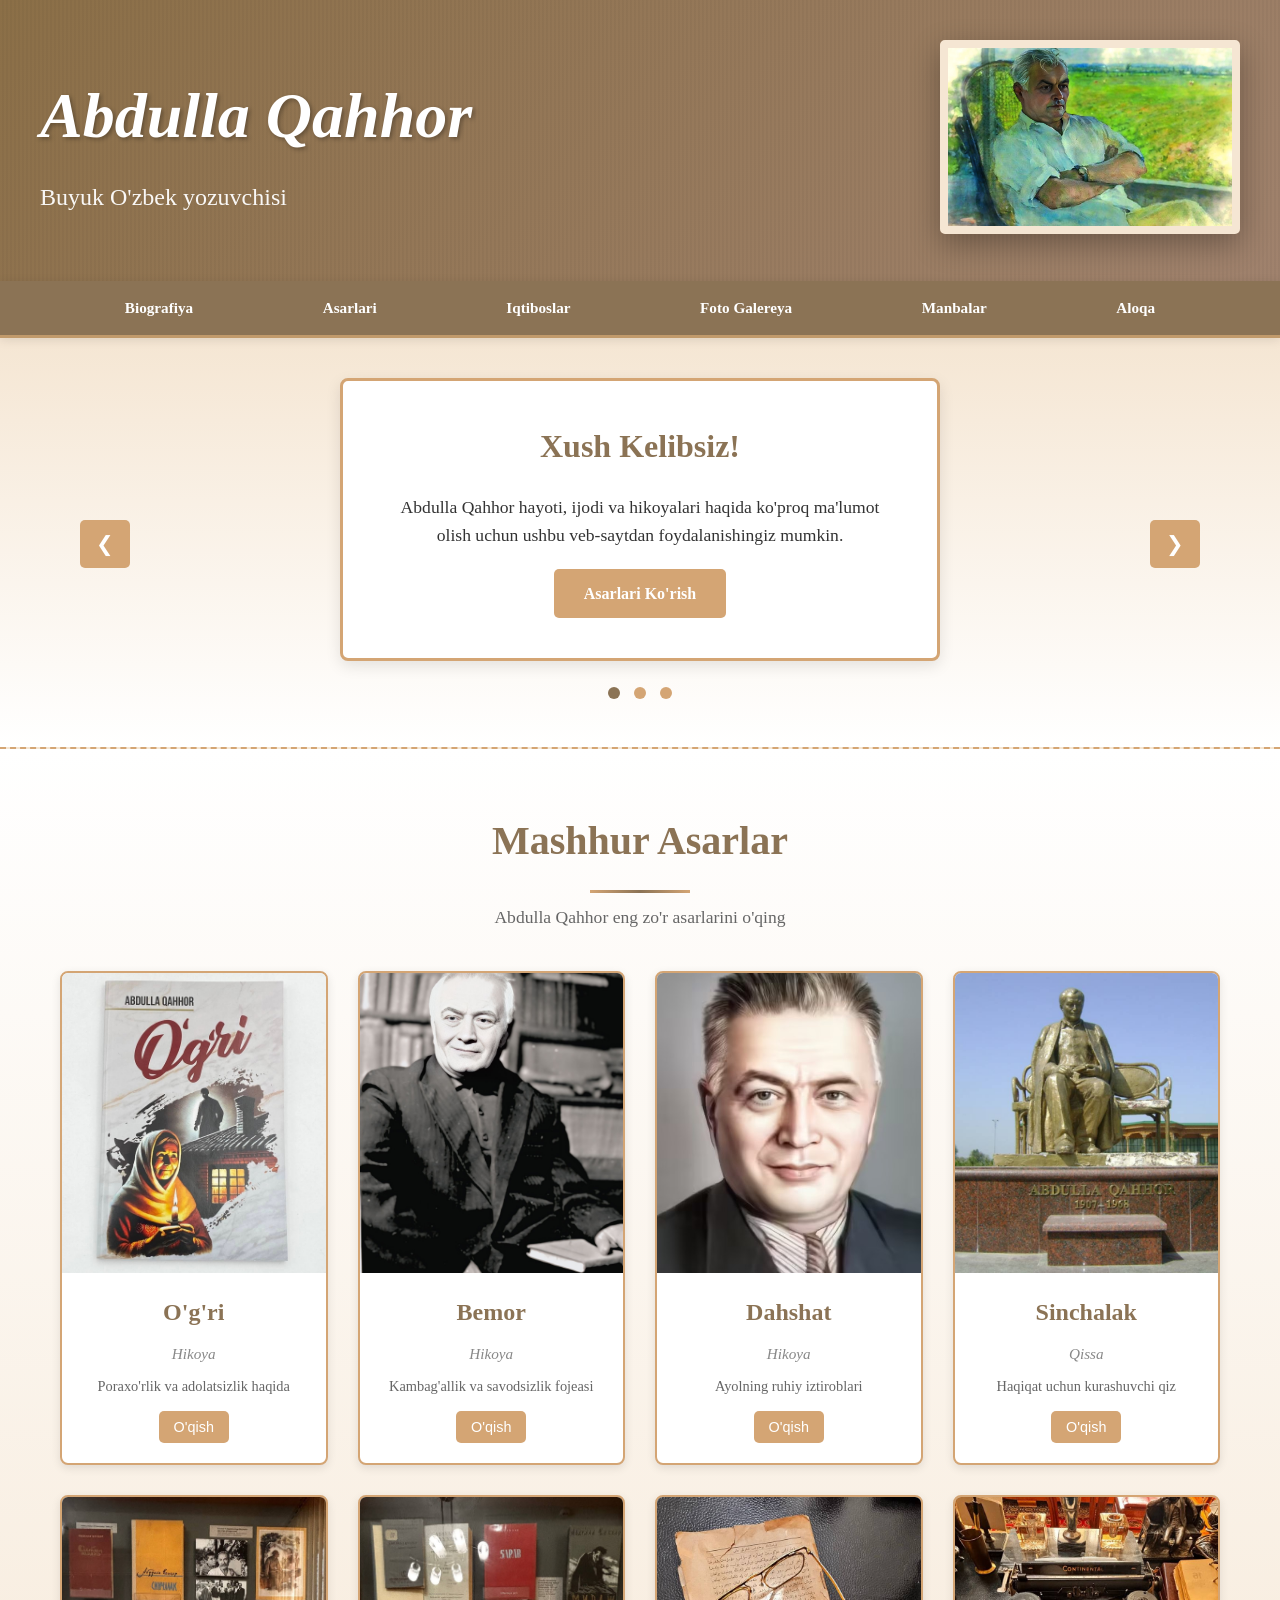
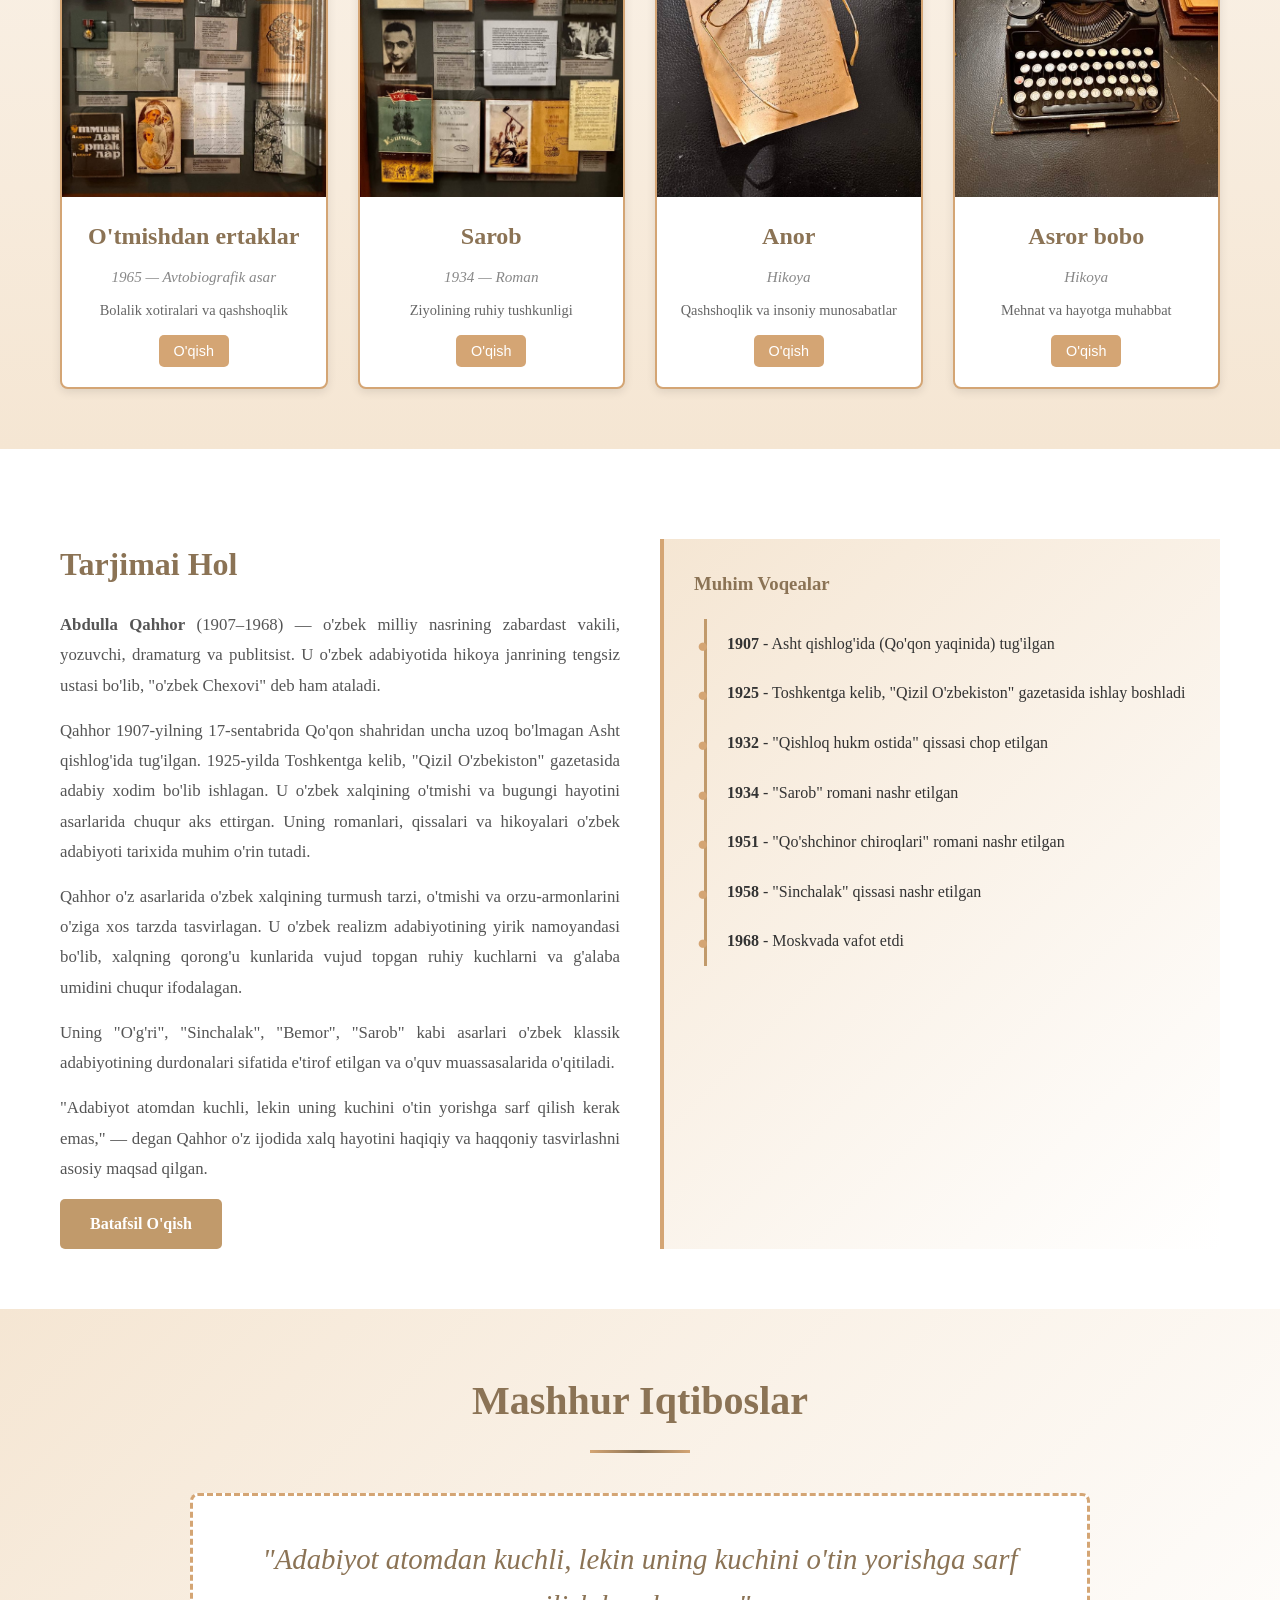
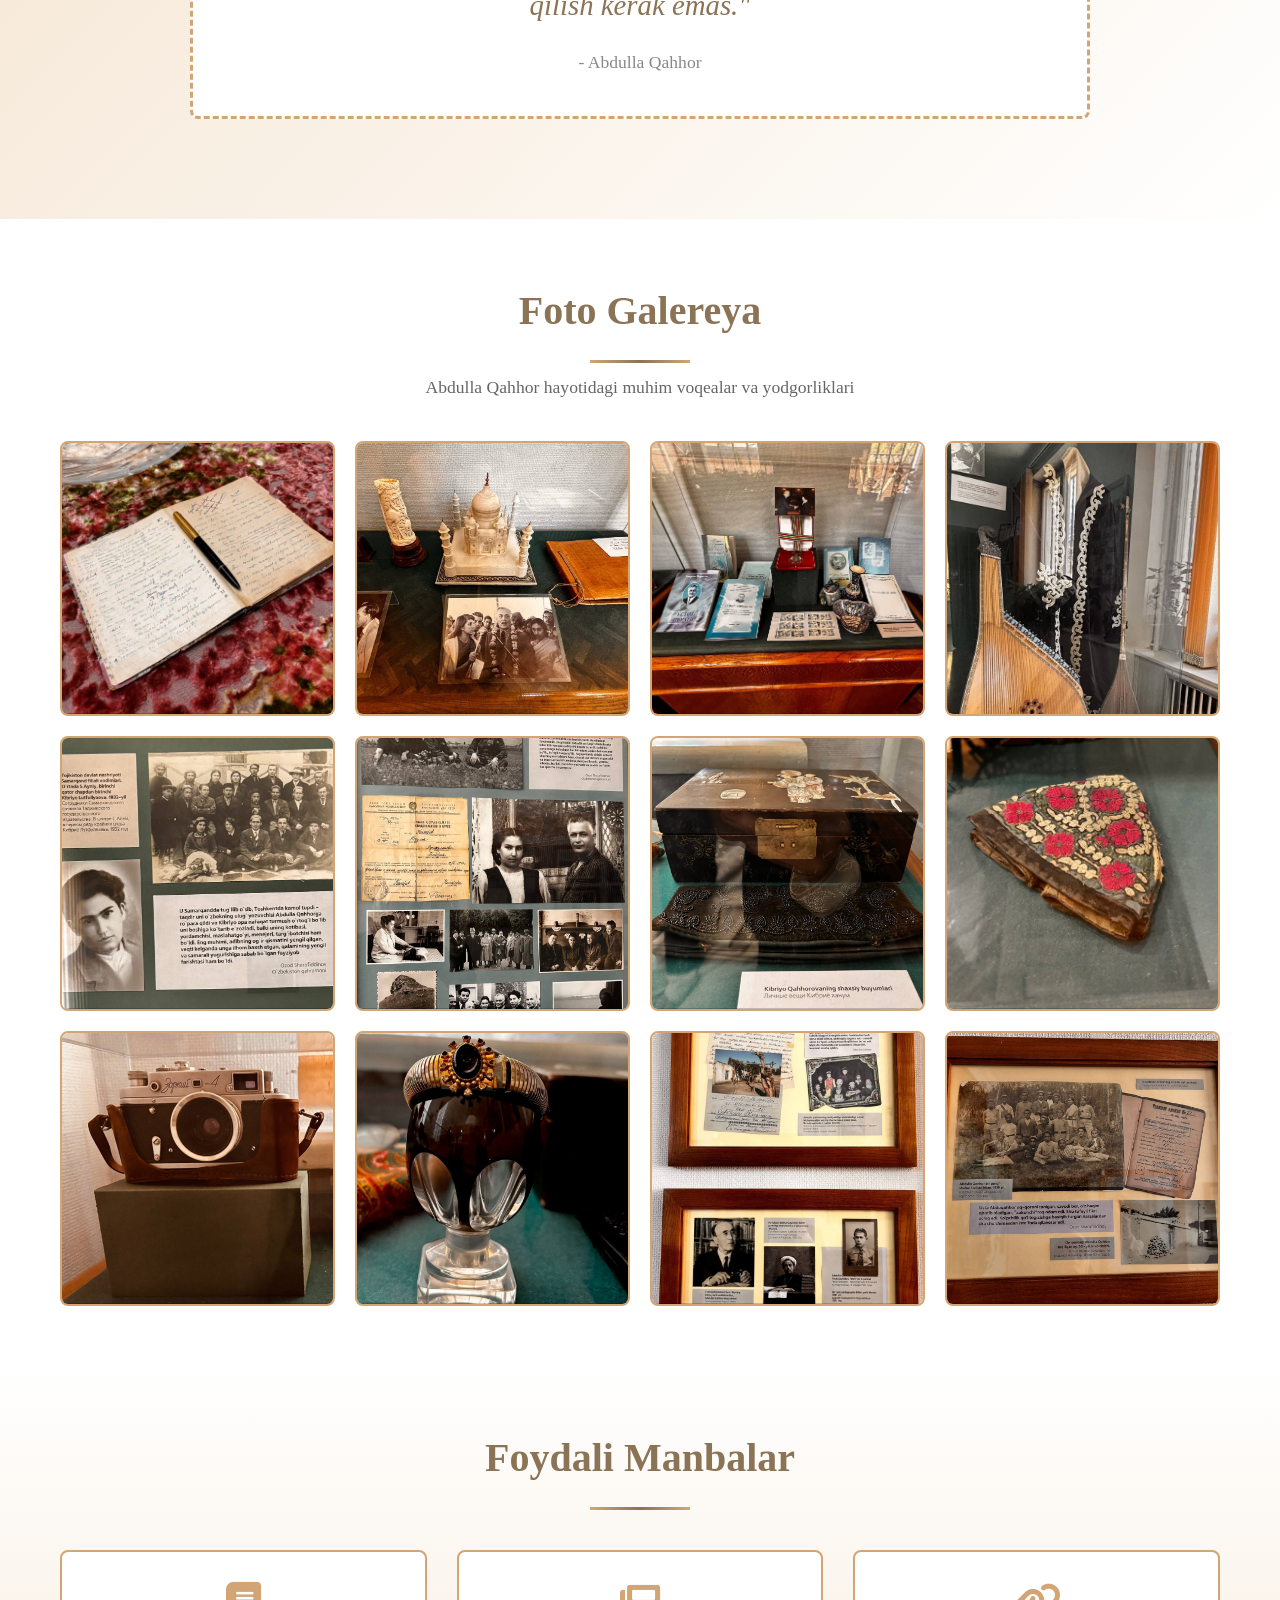
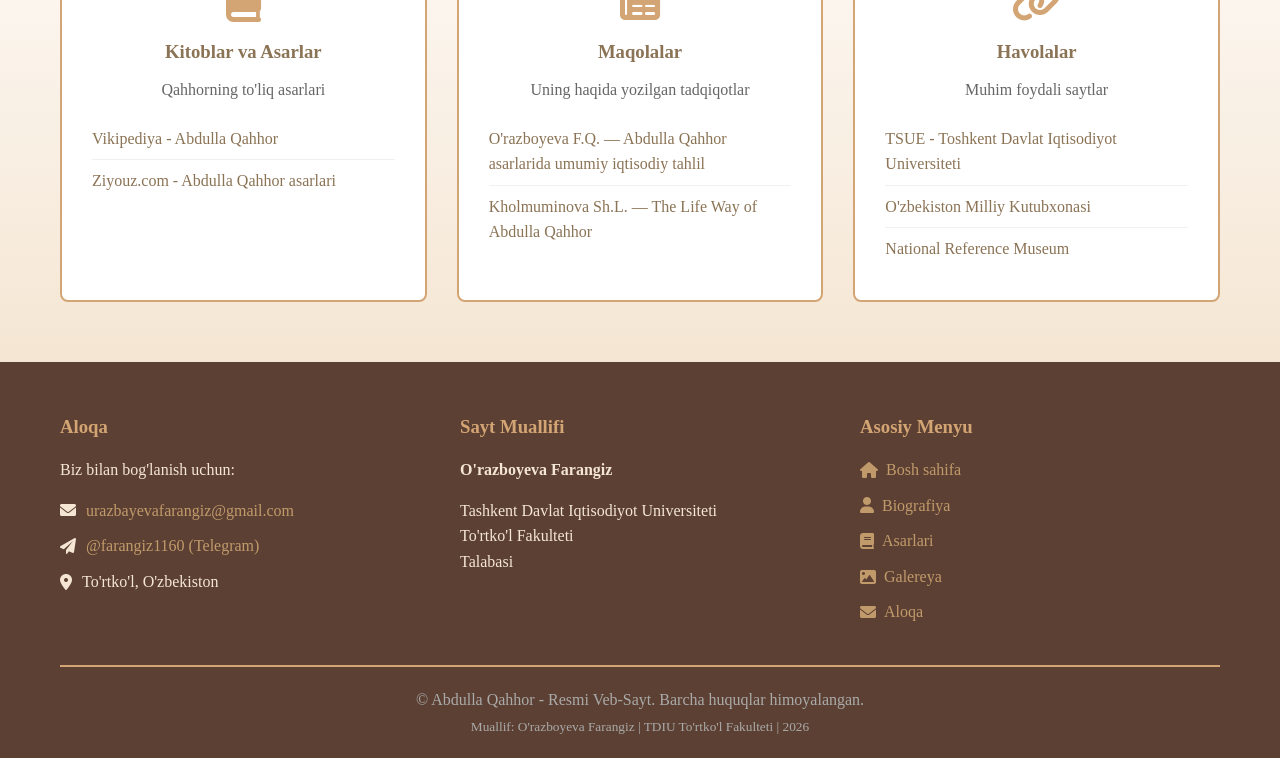
==== commit ccde9ba6: "Update O'g'ri work image to newer photo Co-Authored-By: Claude Sonnet 4.6 <noreply@anthropic.com>" ====
--- a/index.html
+++ b/index.html
@@ -84,7 +84,7 @@
                 <div class="works-grid">
                     <div class="work-item" onclick="openWorkModal('ogri')">
                         <div class="work-image">
-                            <img src="images/photo_2_2026-03-27_19-48-18.jpg" alt="O'g'ri" class="work-img">
+                            <img src="images/photo_2026-04-03_17-39-06.jpg" alt="O'g'ri" class="work-img">
                         </div>
                         <h3>O'g'ri</h3>
                         <p class="work-year">Hikoya</p>
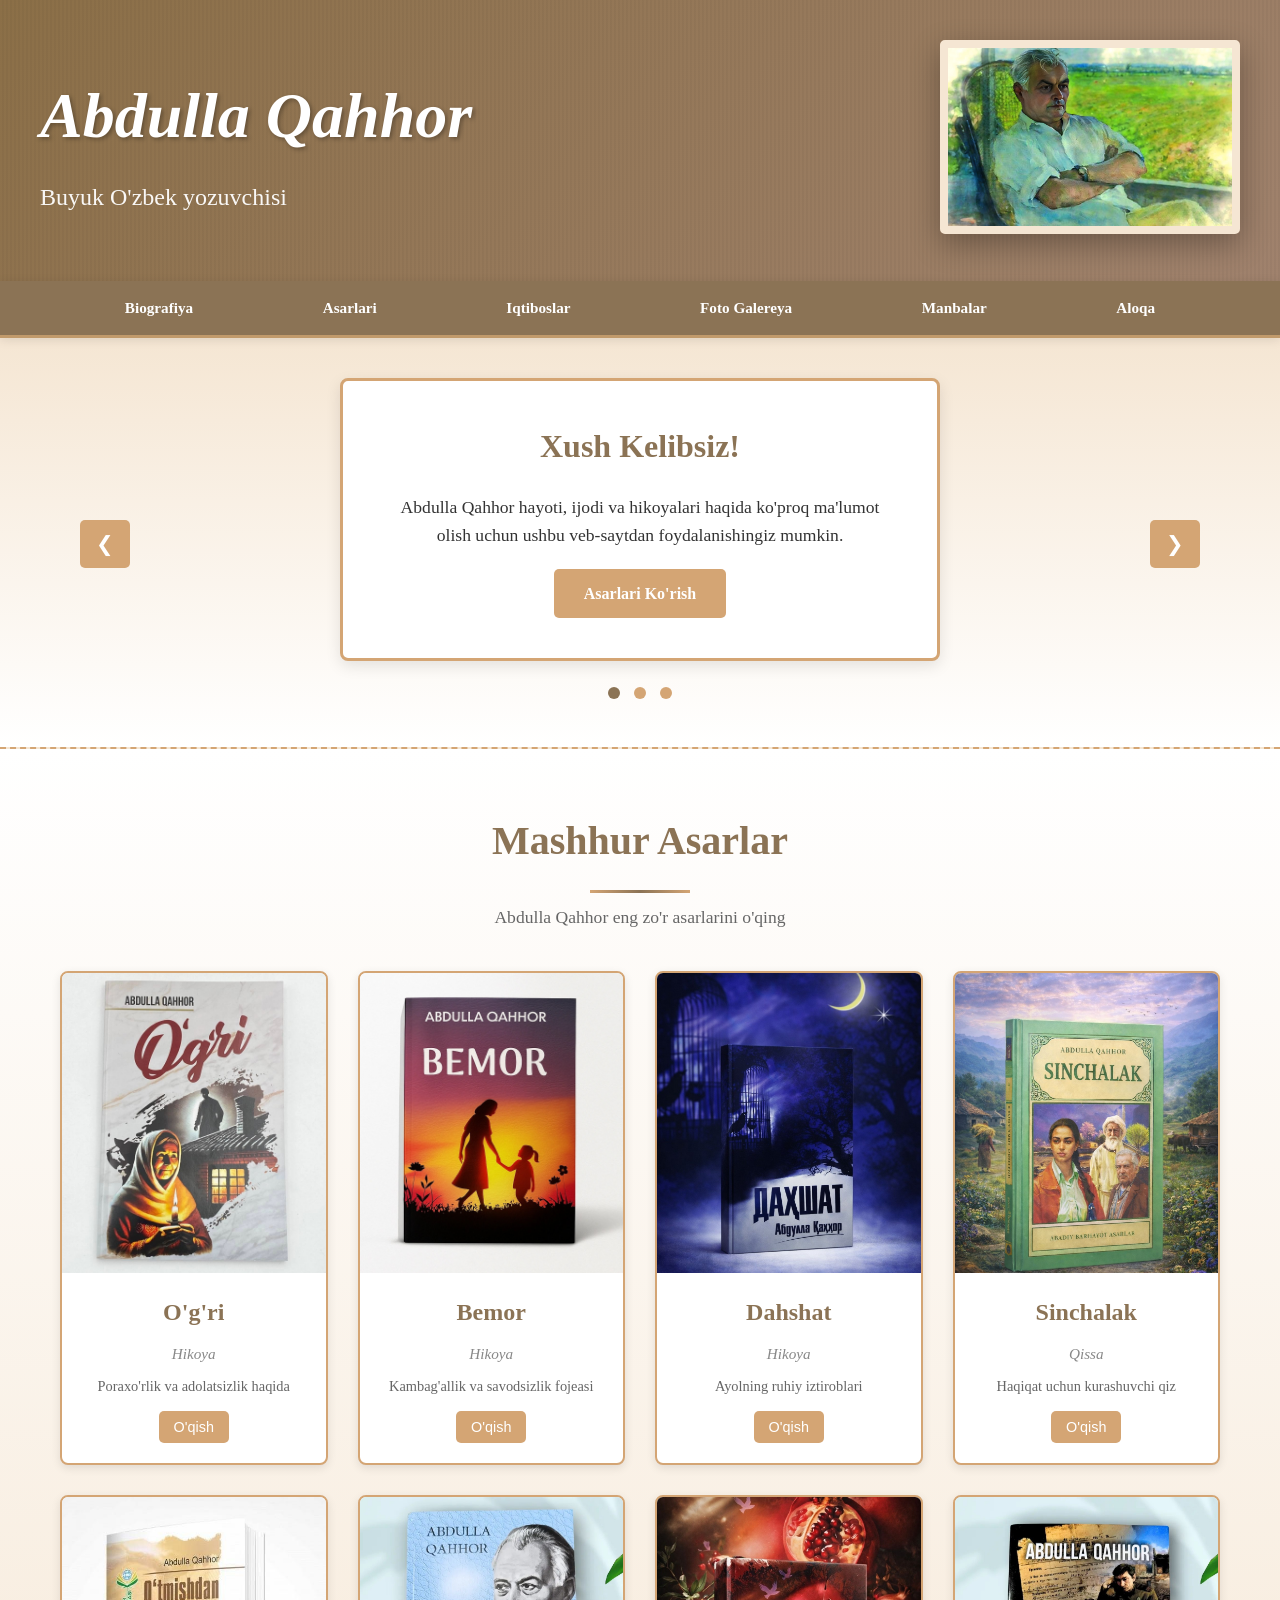
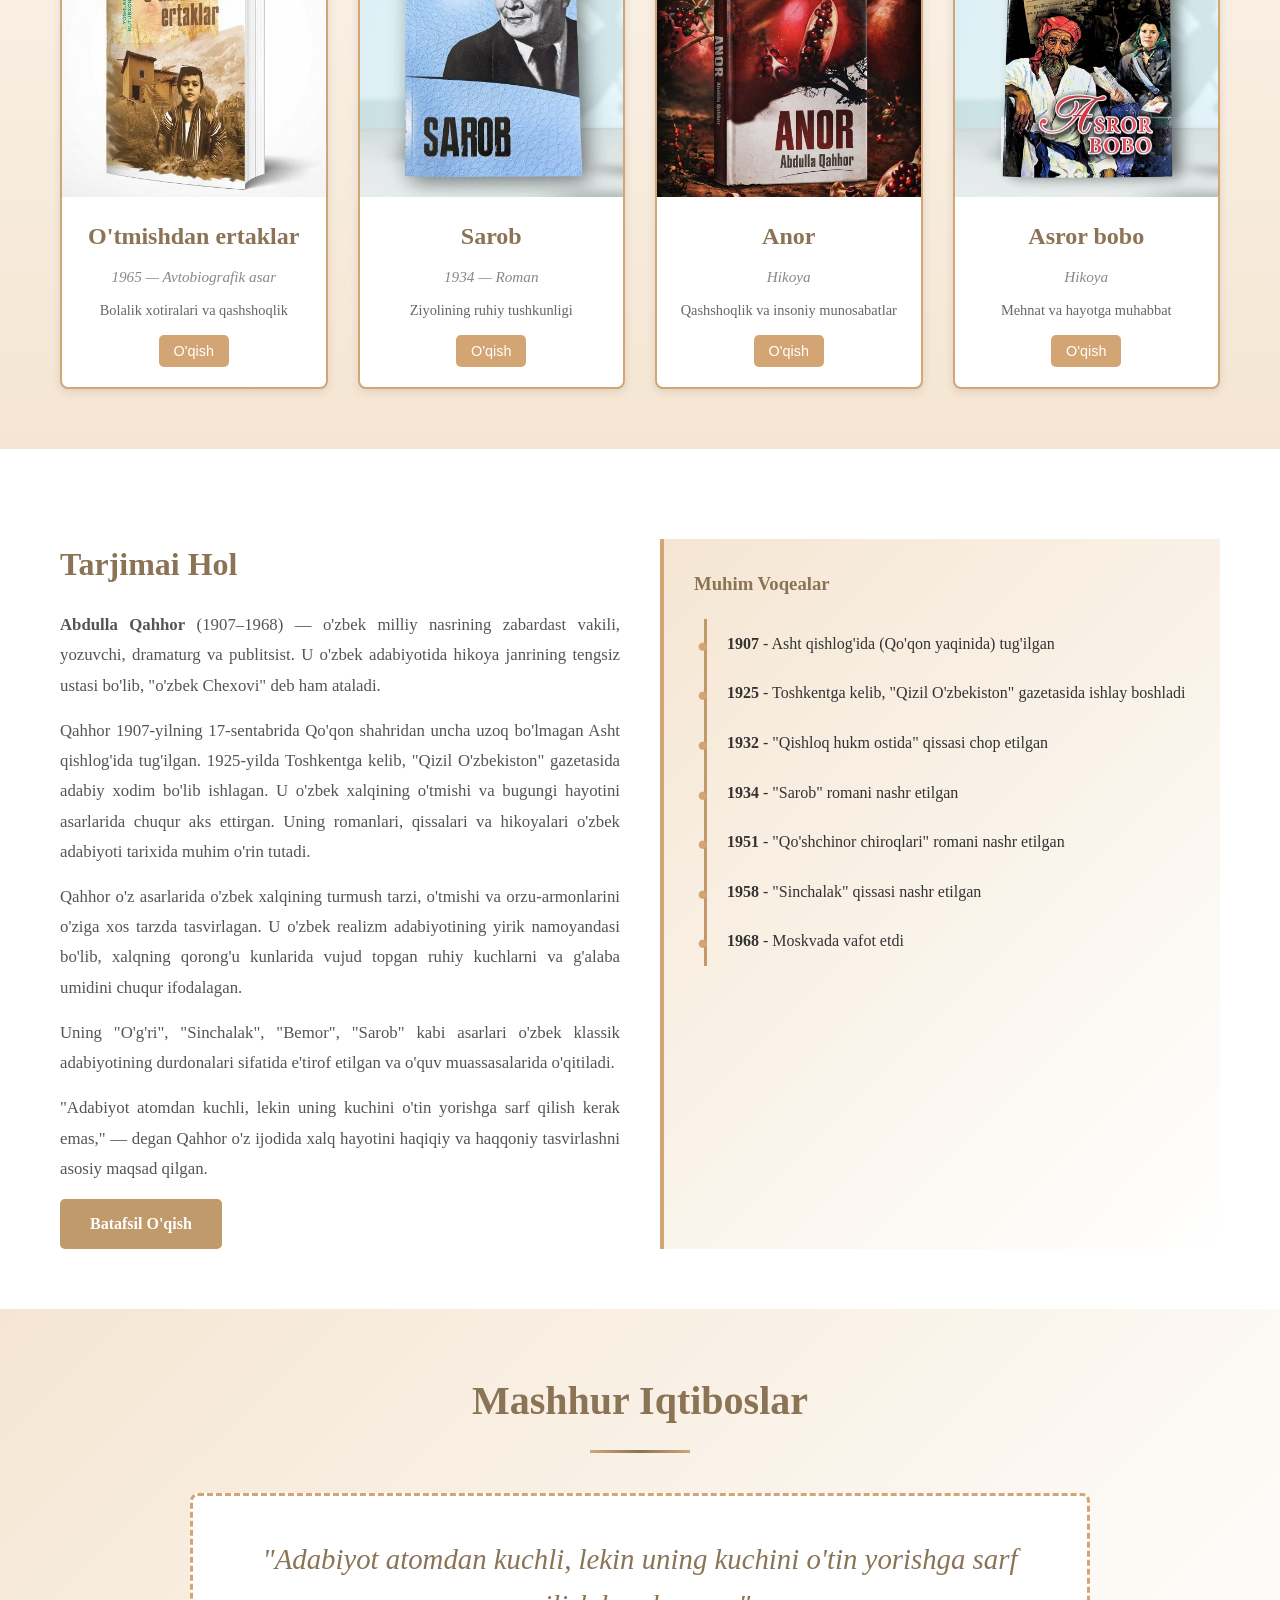
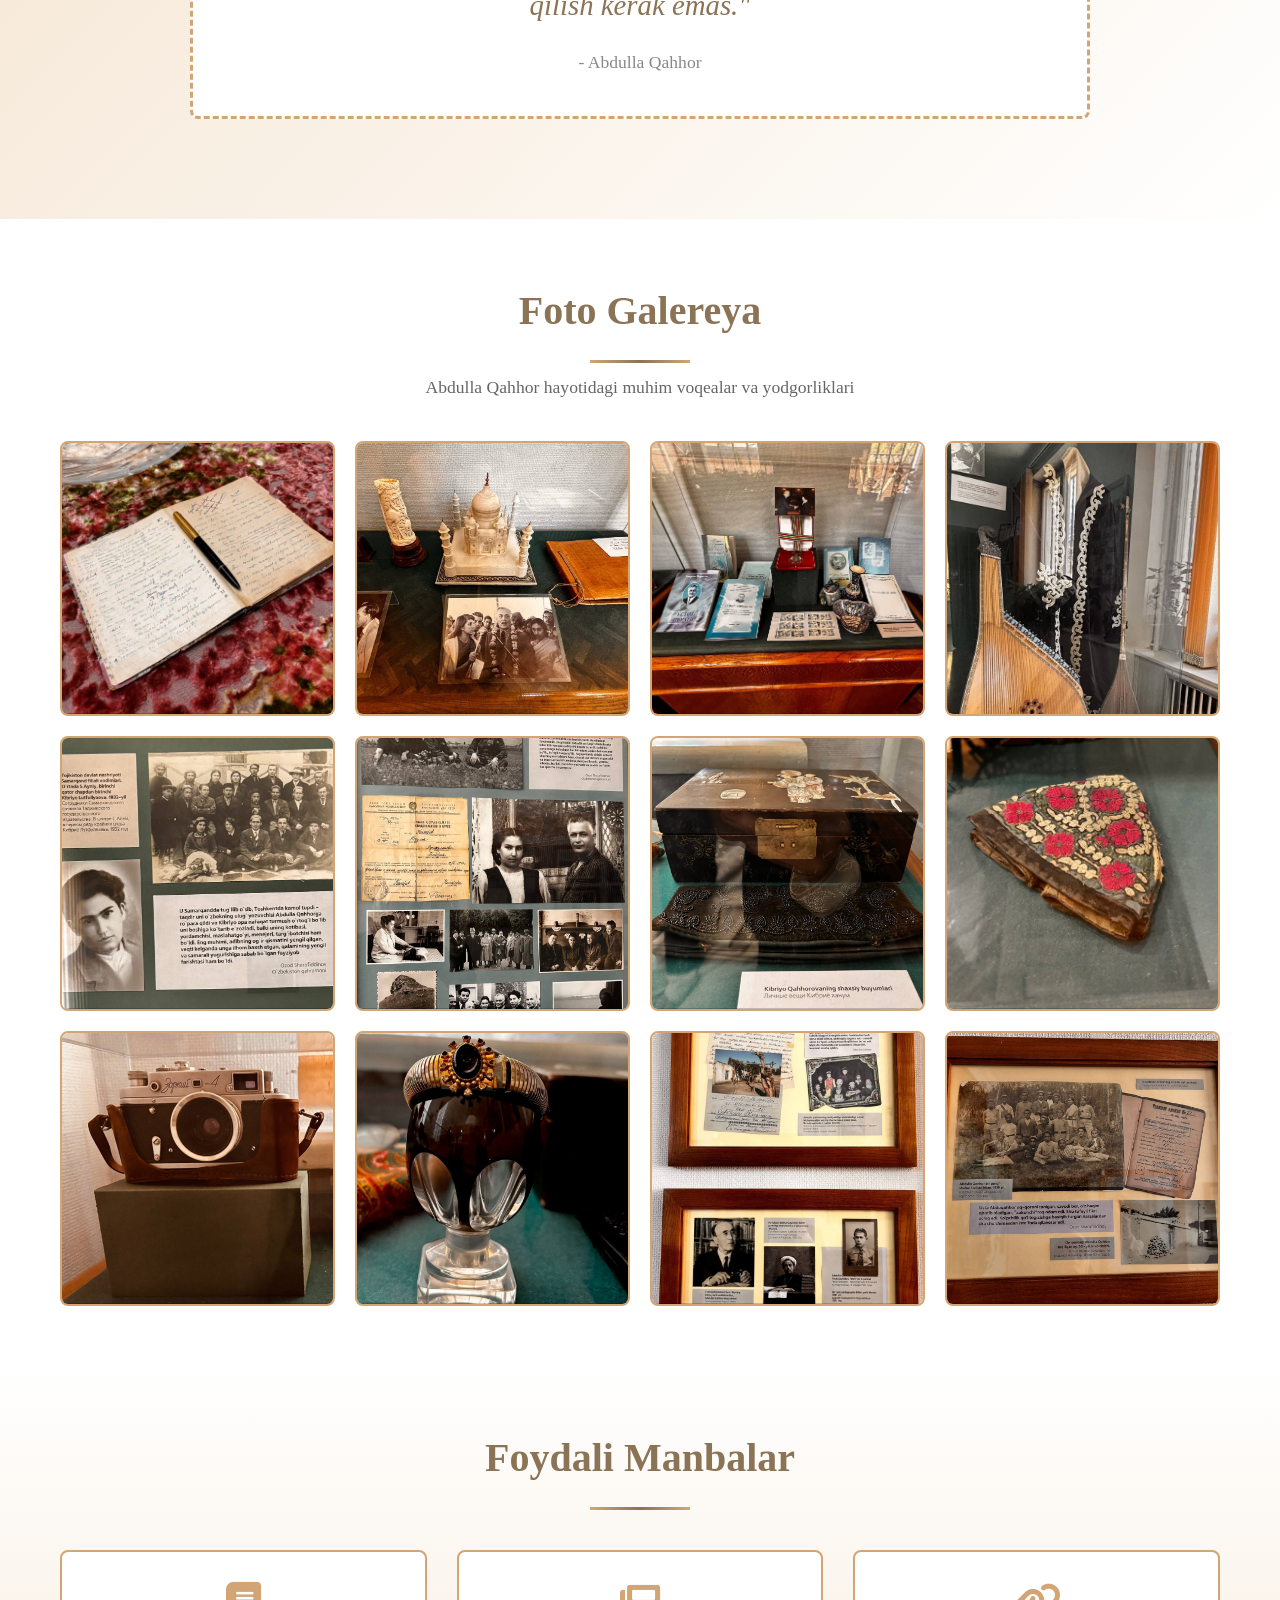
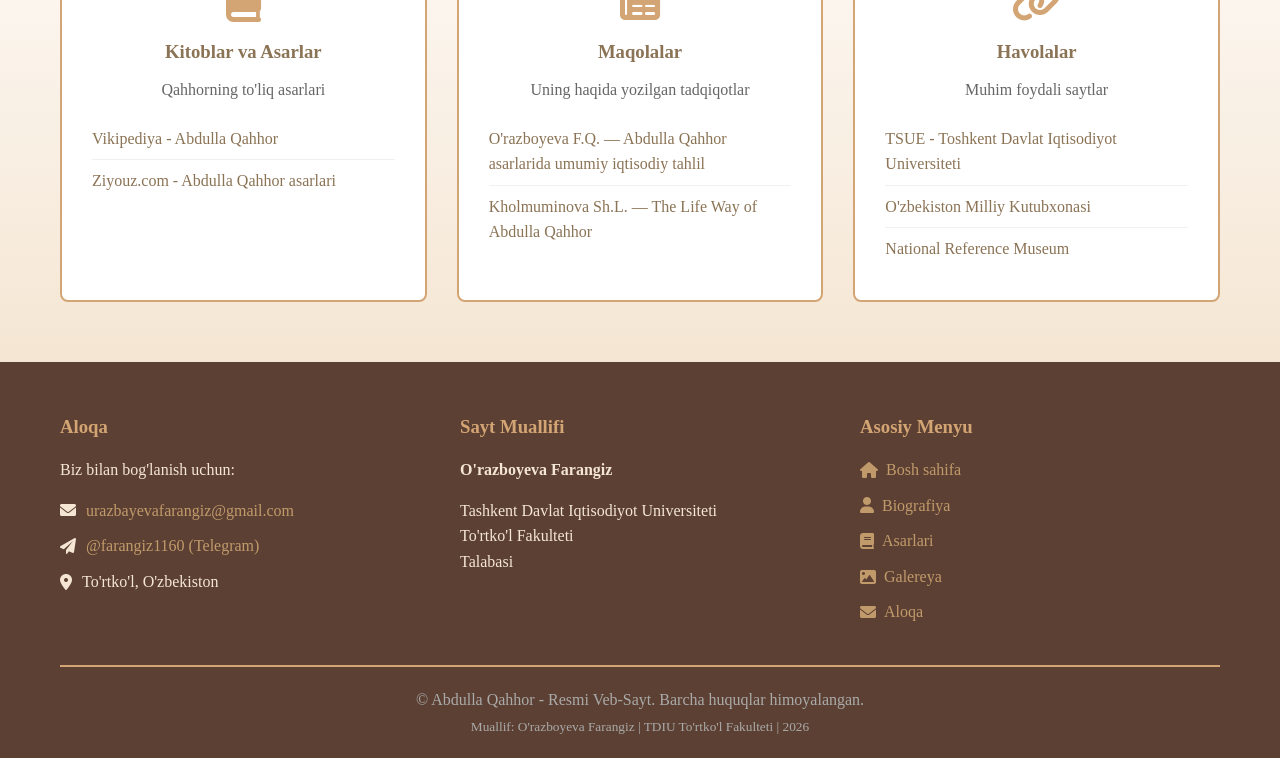
==== commit 4112df17: "Replace generic photo filenames with named work images and remove unused images Co-Authored-By: Clau" ====
--- a/index.html
+++ b/index.html
@@ -94,7 +94,7 @@
 
                     <div class="work-item" onclick="openWorkModal('bemor')">
                         <div class="work-image">
-                            <img src="images/photo_3_2026-03-27_19-48-18.jpg" alt="Bemor" class="work-img">
+                            <img src="images/bemor.jpg" alt="Bemor" class="work-img">
                         </div>
                         <h3>Bemor</h3>
                         <p class="work-year">Hikoya</p>
@@ -104,7 +104,7 @@
 
                     <div class="work-item" onclick="openWorkModal('dahshat')">
                         <div class="work-image">
-                            <img src="images/photo_4_2026-03-27_19-48-18.jpg" alt="Dahshat" class="work-img">
+                            <img src="images/daxshat.jpg" alt="Dahshat" class="work-img">
                         </div>
                         <h3>Dahshat</h3>
                         <p class="work-year">Hikoya</p>
@@ -114,7 +114,7 @@
 
                     <div class="work-item" onclick="openWorkModal('sinchalak')">
                         <div class="work-image">
-                            <img src="images/photo_5_2026-03-27_19-48-18.jpg" alt="Sinchalak" class="work-img">
+                            <img src="images/sinchalak.jpg" alt="Sinchalak" class="work-img">
                         </div>
                         <h3>Sinchalak</h3>
                         <p class="work-year">Qissa</p>
@@ -124,7 +124,7 @@
 
                     <div class="work-item" onclick="openWorkModal('otmishdan')">
                         <div class="work-image">
-                            <img src="images/photo_6_2026-03-27_19-48-18.jpg" alt="O'tmishdan ertaklar" class="work-img">
+                            <img src="images/otmishdan_ertaklar.jpg" alt="O'tmishdan ertaklar" class="work-img">
                         </div>
                         <h3>O'tmishdan ertaklar</h3>
                         <p class="work-year">1965 — Avtobiografik asar</p>
@@ -134,7 +134,7 @@
 
                     <div class="work-item" onclick="openWorkModal('sarob')">
                         <div class="work-image">
-                            <img src="images/photo_7_2026-03-27_19-48-18.jpg" alt="Sarob" class="work-img">
+                            <img src="images/sarob.jpg" alt="Sarob" class="work-img">
                         </div>
                         <h3>Sarob</h3>
                         <p class="work-year">1934 — Roman</p>
@@ -144,7 +144,7 @@
 
                     <div class="work-item" onclick="openWorkModal('anor')">
                         <div class="work-image">
-                            <img src="images/photo_8_2026-03-27_19-48-18.jpg" alt="Anor" class="work-img">
+                            <img src="images/anor.jpg" alt="Anor" class="work-img">
                         </div>
                         <h3>Anor</h3>
                         <p class="work-year">Hikoya</p>
@@ -154,7 +154,7 @@
 
                     <div class="work-item" onclick="openWorkModal('asrbobo')">
                         <div class="work-image">
-                            <img src="images/photo_9_2026-03-27_19-48-18.jpg" alt="Asror bobo" class="work-img">
+                            <img src="images/asror_bobo.jpg" alt="Asror bobo" class="work-img">
                         </div>
                         <h3>Asror bobo</h3>
                         <p class="work-year">Hikoya</p>
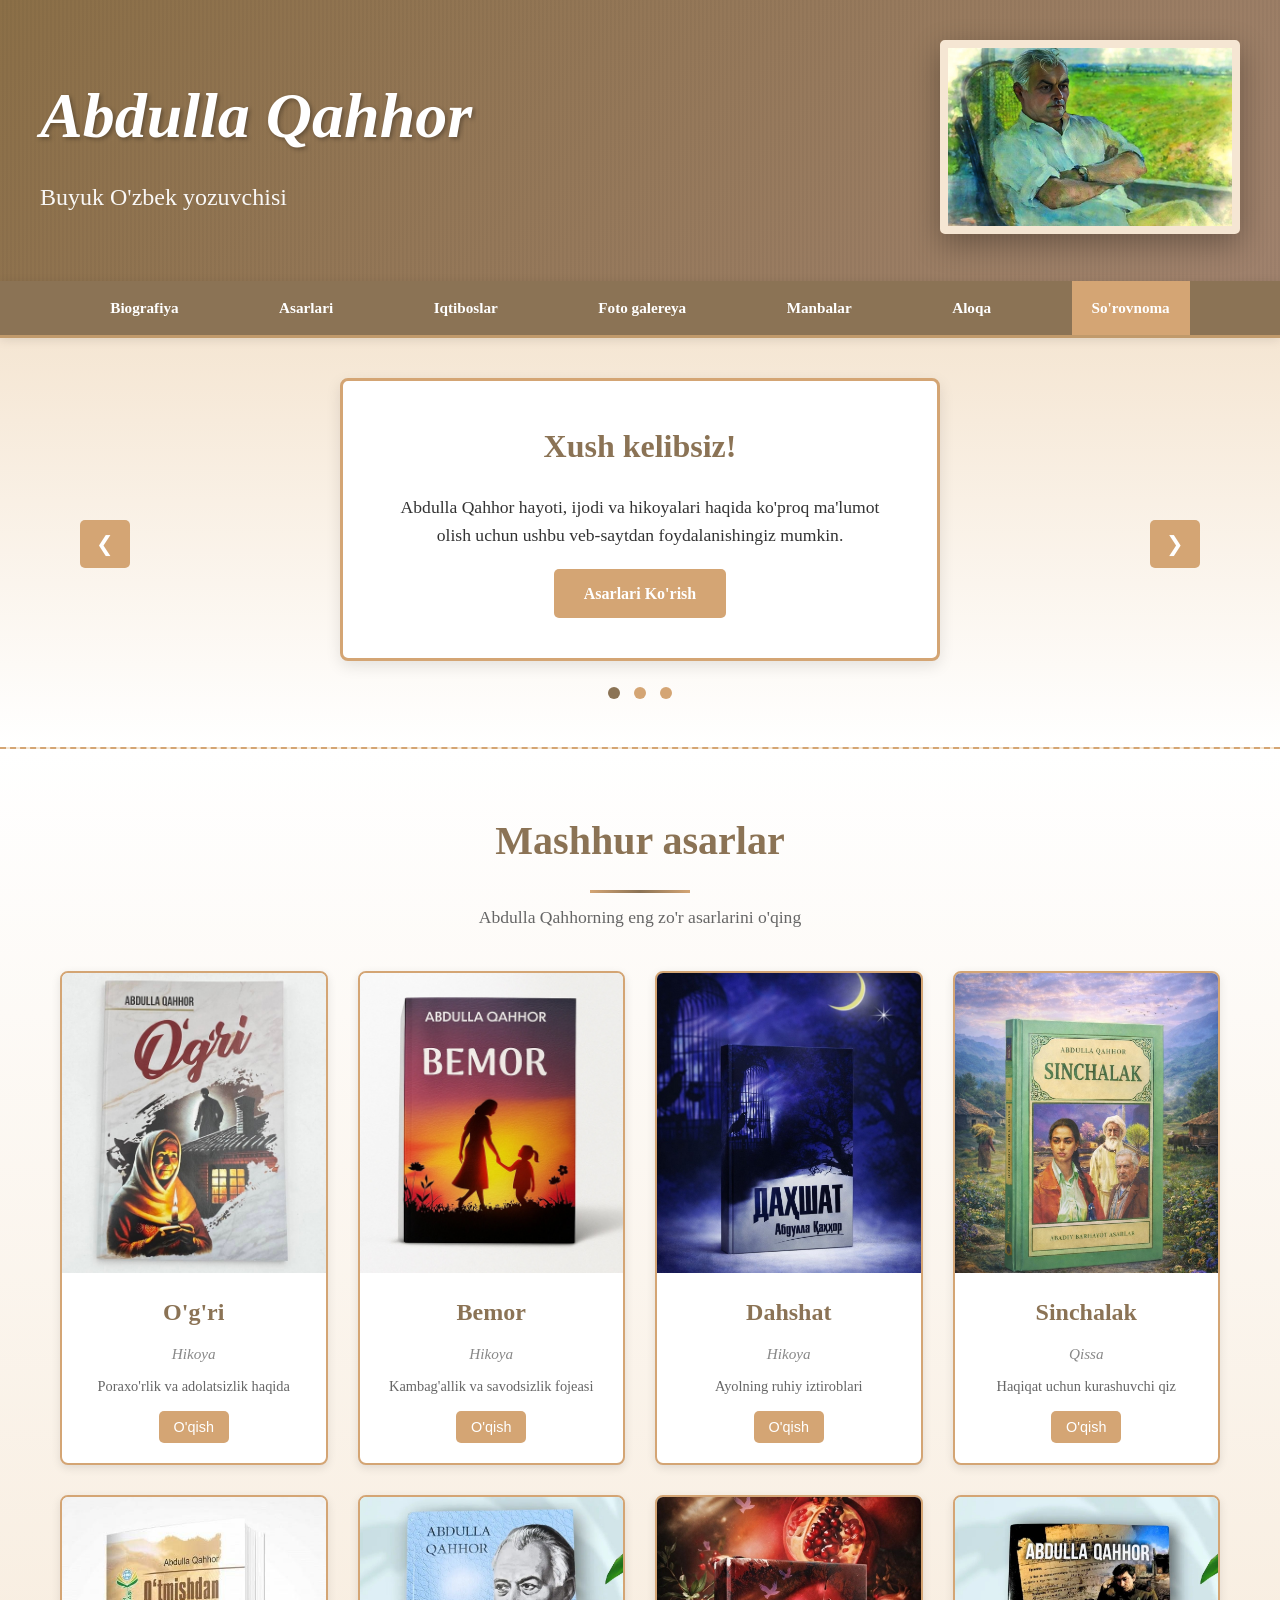
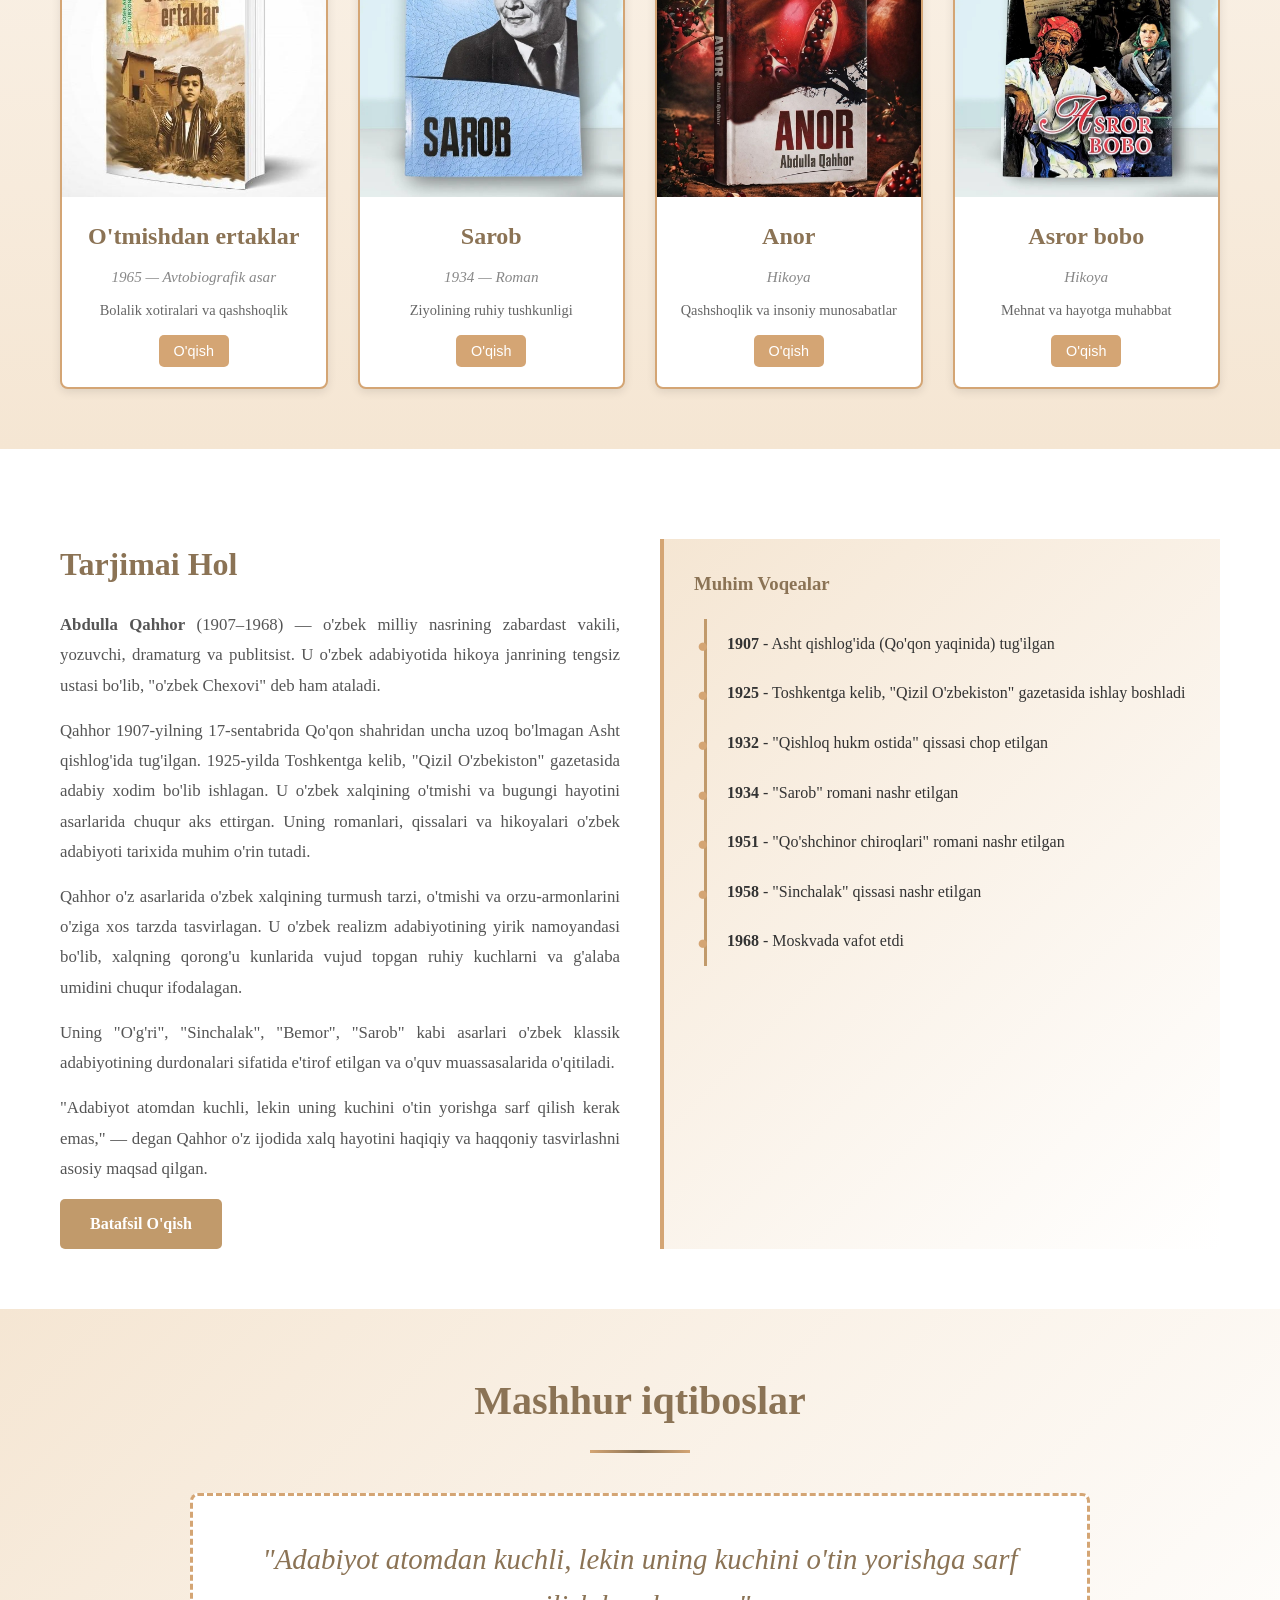
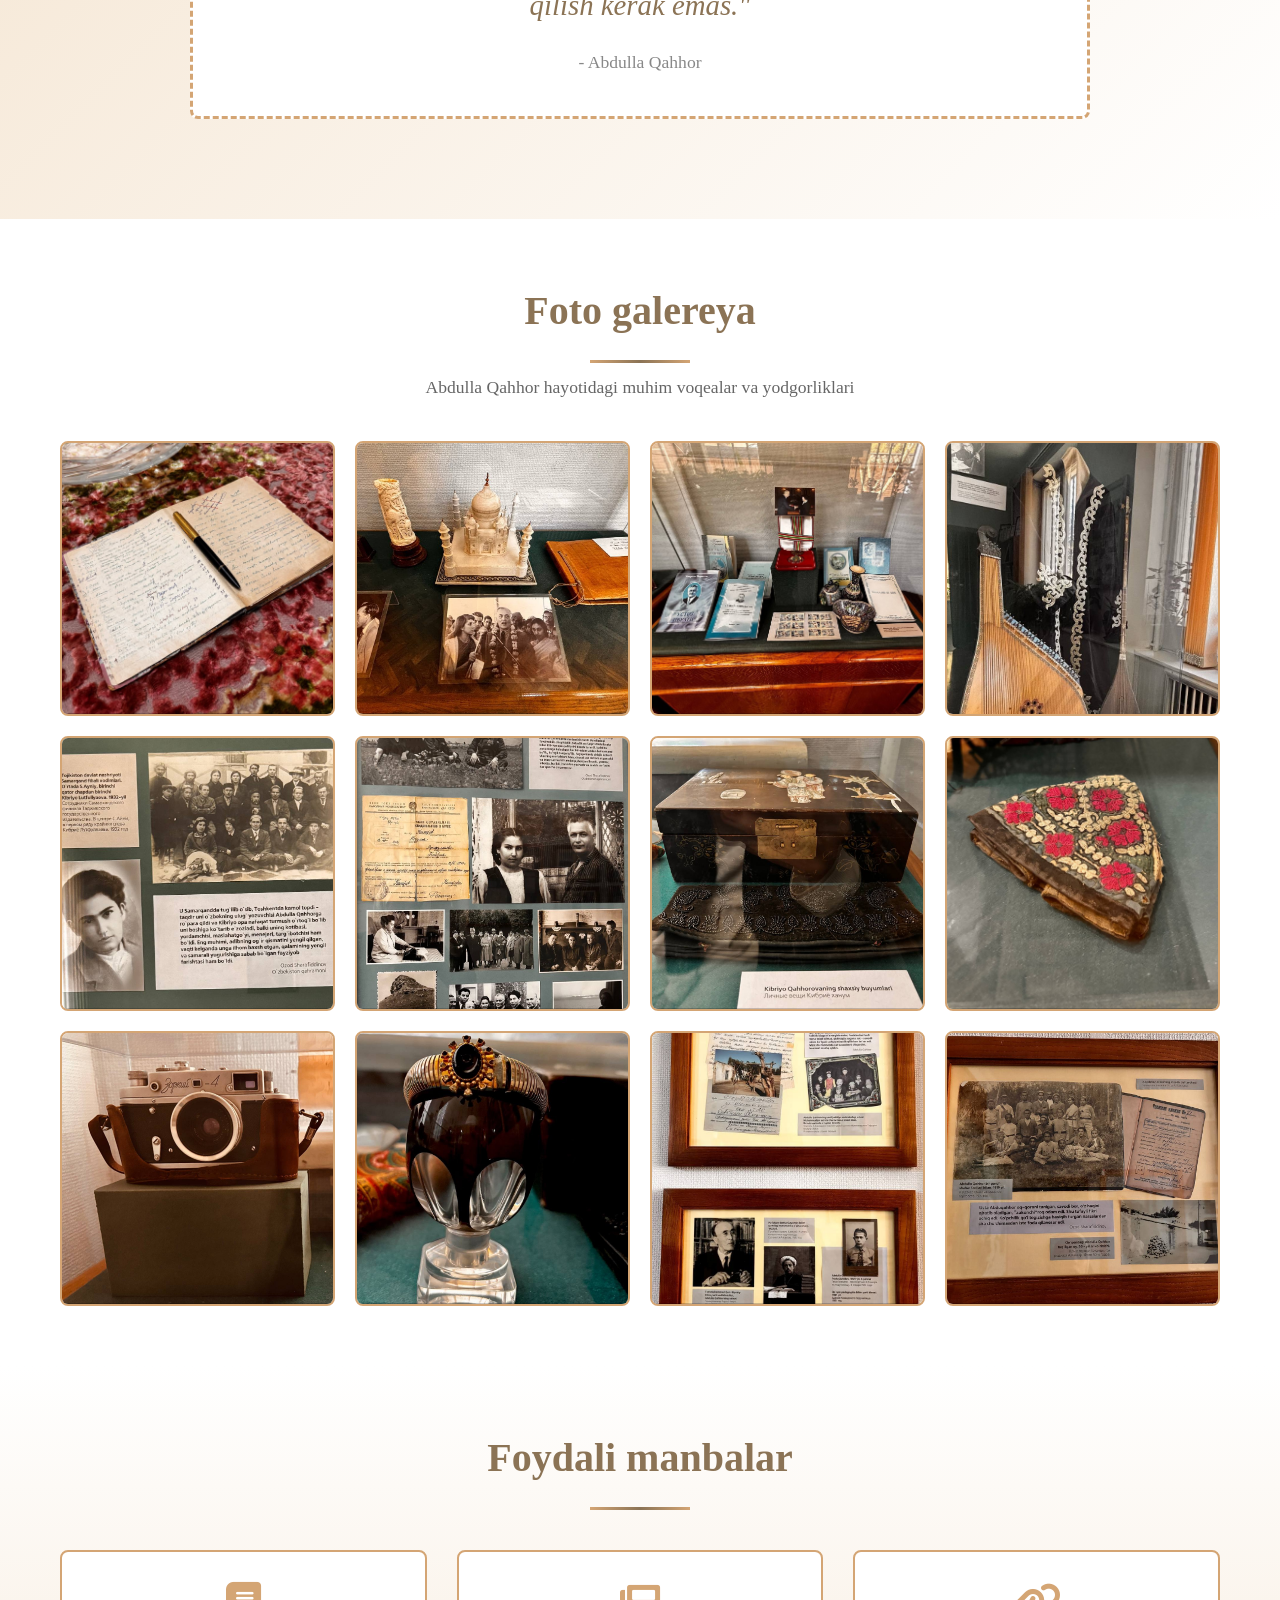
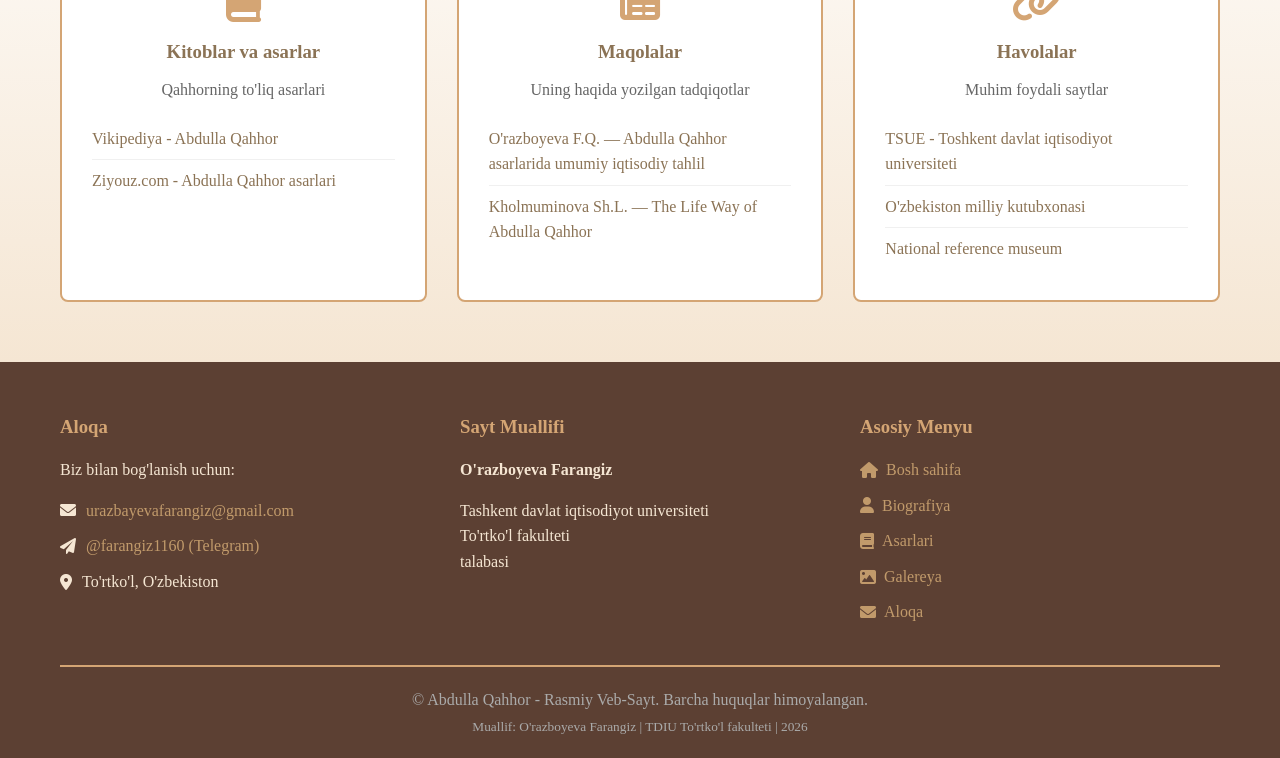
==== commit 98c2c0d9: "Add sorovnoma page with Google Sheets integration" ====
--- a/index.html
+++ b/index.html
@@ -31,9 +31,10 @@
                 <li class="nav-item"><a href="#biografiya" class="nav-link">Biografiya</a></li>
                 <li class="nav-item"><a href="#asarlari" class="nav-link">Asarlari</a></li>
                 <li class="nav-item"><a href="#iqtiboslar" class="nav-link">Iqtiboslar</a></li>
-                <li class="nav-item"><a href="#galereya" class="nav-link">Foto Galereya</a></li>
+                <li class="nav-item"><a href="#galereya" class="nav-link">Foto galereya</a></li>
                 <li class="nav-item"><a href="#manbalar" class="nav-link">Manbalar</a></li>
                 <li class="nav-item"><a href="#aloqa" class="nav-link">Aloqa</a></li>
+                <li class="nav-item"><a href="sorovnoma.html" class="nav-link" style="background-color: var(--secondary-color); color: white;">So'rovnoma</a></li>
             </ul>
         </div>
     </nav>
@@ -47,22 +48,22 @@
                     <button class="carousel-nav carousel-prev" onclick="prevSlide()">❮</button>
                     <div class="carousel-item active">
                         <div class="welcome-box">
-                            <h2>Xush Kelibsiz!</h2>
+                            <h2>Xush kelibsiz!</h2>
                             <p>Abdulla Qahhor hayoti, ijodi va hikoyalari haqida ko'proq ma'lumot olish uchun ushbu veb-saytdan foydalanishingiz mumkin.</p>
                             <a href="#asarlari" class="btn-primary">Asarlari Ko'rish</a>
                         </div>
                     </div>
                     <div class="carousel-item">
                         <div class="welcome-box">
-                            <h2>Ijodiy Meros</h2>
+                            <h2>Ijodiy meros</h2>
                             <p>Abdulla Qahhor o'zbek adabiyotida yangi uslub va g'oyalari olib keldi, inson ruhining chuqur tomonlarini tasvir etdi.</p>
                             <a href="#biografiya" class="btn-primary">Biografiya</a>
                         </div>
                     </div>
                     <div class="carousel-item">
                         <div class="welcome-box">
-                            <h2>Mashhur Asarlar</h2>
-                            <p>"O'g'rim", "Sinchalak", "Bemor" va boshqa klassik asarlarni o'qing va ularning go'zalligi bilan shunollaning.</p>
+                            <h2>Mashhur asarlar</h2>
+                            <p>"O'g'ri", "Sinchalak", "Bemor" va boshqa klassik asarlarni o'qing va ularning go'zalligi bilan shunollaning.</p>
                             <a href="#asarlari" class="btn-primary">Asarlarni Ko'rish</a>
                         </div>
                     </div>
@@ -79,8 +80,8 @@
         <!-- FAMOUS WORKS SECTION -->
         <section id="asarlari" class="works-section">
             <div class="container">
-                <h2 class="section-title">Mashhur Asarlar</h2>
-                <p class="section-subtitle">Abdulla Qahhor eng zo'r asarlarini o'qing</p>
+                <h2 class="section-title">Mashhur asarlar</h2>
+                <p class="section-subtitle">Abdulla Qahhorning eng zo'r asarlarini o'qing</p>
                 <div class="works-grid">
                     <div class="work-item" onclick="openWorkModal('ogri')">
                         <div class="work-image">
@@ -199,7 +200,7 @@
         <!-- QUOTES SECTION -->
         <section id="iqtiboslar" class="quotes-section">
             <div class="container">
-                <h2 class="section-title">Mashhur Iqtiboslar</h2>
+                <h2 class="section-title">Mashhur iqtiboslar</h2>
                 <div class="quotes-carousel">
                     <div class="quote-item">
                         <p class="quote-text">"Adabiyot atomdan kuchli, lekin uning kuchini o'tin yorishga sarf qilish kerak emas."</p>
@@ -234,37 +235,37 @@
         <!-- PHOTO GALLERY SECTION -->
         <section id="galereya" class="gallery-section">
             <div class="container">
-                <h2 class="section-title">Foto Galereya</h2>
+                <h2 class="section-title">Foto galereya</h2>
                 <p class="section-subtitle">Abdulla Qahhor hayotidagi muhim voqealar va yodgorliklari</p>
                 <div class="gallery-grid">
                     <div class="gallery-item">
                         <img src="images/photo_16_2026-03-27_19-48-18.jpg" alt="Abdulla Qahhor" class="gallery-img">
                         <div class="gallery-overlay">
-                            <h3>Yozuvchi Portreti</h3>
+                            <h3>Yozuvchi portreti</h3>
                         </div>
                     </div>
                     <div class="gallery-item">
                         <img src="images/photo_17_2026-03-27_19-48-18.jpg" alt="Yozuv jarayoni" class="gallery-img">
                         <div class="gallery-overlay">
-                            <h3>Ijodiy Jarayoni</h3>
+                            <h3>Ijodiy jarayoni</h3>
                         </div>
                     </div>
                     <div class="gallery-item">
                         <img src="images/photo_18_2026-03-27_19-48-18.jpg" alt="Oila rasmi" class="gallery-img">
                         <div class="gallery-overlay">
-                            <h3>Oila Xotiralari</h3>
+                            <h3>Oila xotiralari</h3>
                         </div>
                     </div>
                     <div class="gallery-item">
                         <img src="images/photo_19_2026-03-27_19-48-18.jpg" alt="Kutubxona" class="gallery-img">
                         <div class="gallery-overlay">
-                            <h3>O'qish Joylarinining Xotiralari</h3>
+                            <h3>O'qish joylarinining xotiralari</h3>
                         </div>
                     </div>
                     <div class="gallery-item">
                         <img src="images/photo_20_2026-03-27_19-48-18.jpg" alt="Tashkent" class="gallery-img">
                         <div class="gallery-overlay">
-                            <h3>Tashkent Shahri</h3>
+                            <h3>Tashkent shahri</h3>
                         </div>
                     </div>
                     <div class="gallery-item">
@@ -276,37 +277,37 @@
                     <div class="gallery-item">
                         <img src="images/photo_22_2026-03-27_19-48-18.jpg" alt="Kitoblar" class="gallery-img">
                         <div class="gallery-overlay">
-                            <h3>Asarlarining Nashrlari</h3>
+                            <h3>Asarlarining nashrlari</h3>
                         </div>
                     </div>
                     <div class="gallery-item">
                         <img src="images/photo_23_2026-03-27_19-48-18.jpg" alt="Teatr" class="gallery-img">
                         <div class="gallery-overlay">
-                            <h3>Dramatik Asarlari</h3>
+                            <h3>Dramatik asarlari</h3>
                         </div>
                     </div>
                     <div class="gallery-item">
                         <img src="images/photo_24_2026-03-27_19-48-18.jpg" alt="Xalq sevgi" class="gallery-img">
                         <div class="gallery-overlay">
-                            <h3>Xalq Sevgisi</h3>
+                            <h3>Xalq sevgisi</h3>
                         </div>
                     </div>
                     <div class="gallery-item">
                         <img src="images/photo_25_2026-03-27_19-48-18.jpg" alt="Shart" class="gallery-img">
                         <div class="gallery-overlay">
-                            <h3>Ijodiy Sharti</h3>
+                            <h3>Ijodiy sharti</h3>
                         </div>
                     </div>
                     <div class="gallery-item">
                         <img src="images/photo_26_2026-03-27_19-48-18.jpg" alt="Tadqiqoti" class="gallery-img">
                         <div class="gallery-overlay">
-                            <h3>Ilmiy Tadqiqotlar</h3>
+                            <h3>Ilmiy tadqiqotlar</h3>
                         </div>
                     </div>
                     <div class="gallery-item">
                         <img src="images/photo_27_2026-03-27_19-48-18.jpg" alt="Mirosi" class="gallery-img">
                         <div class="gallery-overlay">
-                            <h3>Ijodiy Mirosi</h3>
+                            <h3>Ijodiy mirosi</h3>
                         </div>
                     </div>
                 </div>
@@ -316,11 +317,11 @@
         <!-- RESOURCES SECTION -->
         <section id="manbalar" class="resources-section">
             <div class="container">
-                <h2 class="section-title">Foydali Manbalar</h2>
+                <h2 class="section-title">Foydali manbalar</h2>
                 <div class="resources-grid">
                     <div class="resource-item">
                         <i class="fas fa-book"></i>
-                        <h3>Kitoblar va Asarlar</h3>
+                        <h3>Kitoblar va asarlar</h3>
                         <p>Qahhorning to'liq asarlari</p>
                         <ul class="resource-list">
                             <li><a href="https://uz.wikipedia.org/wiki/Abdulla_Qahhor" target="_blank">Vikipediya - Abdulla Qahhor</a></li>
@@ -341,9 +342,9 @@
                         <h3>Havolalar</h3>
                         <p>Muhim foydali saytlar</p>
                         <ul class="resource-list">
-                            <li><a href="https://tsue.uz" target="_blank">TSUE - Toshkent Davlat Iqtisodiyot Universiteti</a></li>
-                            <li><a href="https://unilibrary.uz" target="_blank">O'zbekiston Milliy Kutubxonasi</a></li>
-                            <li><a href="https://nrm.uz" target="_blank">National Reference Museum</a></li>
+                            <li><a href="https://tsue.uz" target="_blank">TSUE - Toshkent davlat iqtisodiyot universiteti</a></li>
+                            <li><a href="https://unilibrary.uz" target="_blank">O'zbekiston milliy kutubxonasi</a></li>
+                            <li><a href="https://nrm.uz" target="_blank">National reference museum</a></li>
                         </ul>
                     </div>
                 </div>
@@ -368,7 +369,7 @@
                 <div class="footer-section">
                     <h3>Sayt Muallifi</h3>
                     <p><strong>O'razboyeva Farangiz</strong></p>
-                    <p>Tashkent Davlat Iqtisodiyot Universiteti<br>To'rtko'l Fakulteti<br>Talabasi</p>
+                    <p>Tashkent davlat iqtisodiyot universiteti<br>To'rtko'l fakulteti<br>talabasi</p>
                 </div>
                 <div class="footer-section">
                     <h3>Asosiy Menyu</h3>
@@ -382,8 +383,8 @@
                 </div>
             </div>
             <div class="footer-bottom">
-                <p>&copy; Abdulla Qahhor - Resmi Veb-Sayt. Barcha huquqlar himoyalangan.<br>
-                <small>Muallif: O'razboyeva Farangiz | TDIU To'rtko'l Fakulteti | 2026</small></p>
+                <p>&copy; Abdulla Qahhor - Rasmiy Veb-Sayt. Barcha huquqlar himoyalangan.<br>
+                <small>Muallif: O'razboyeva Farangiz | TDIU To'rtko'l fakulteti | 2026</small></p>
             </div>
         </div>
     </footer>
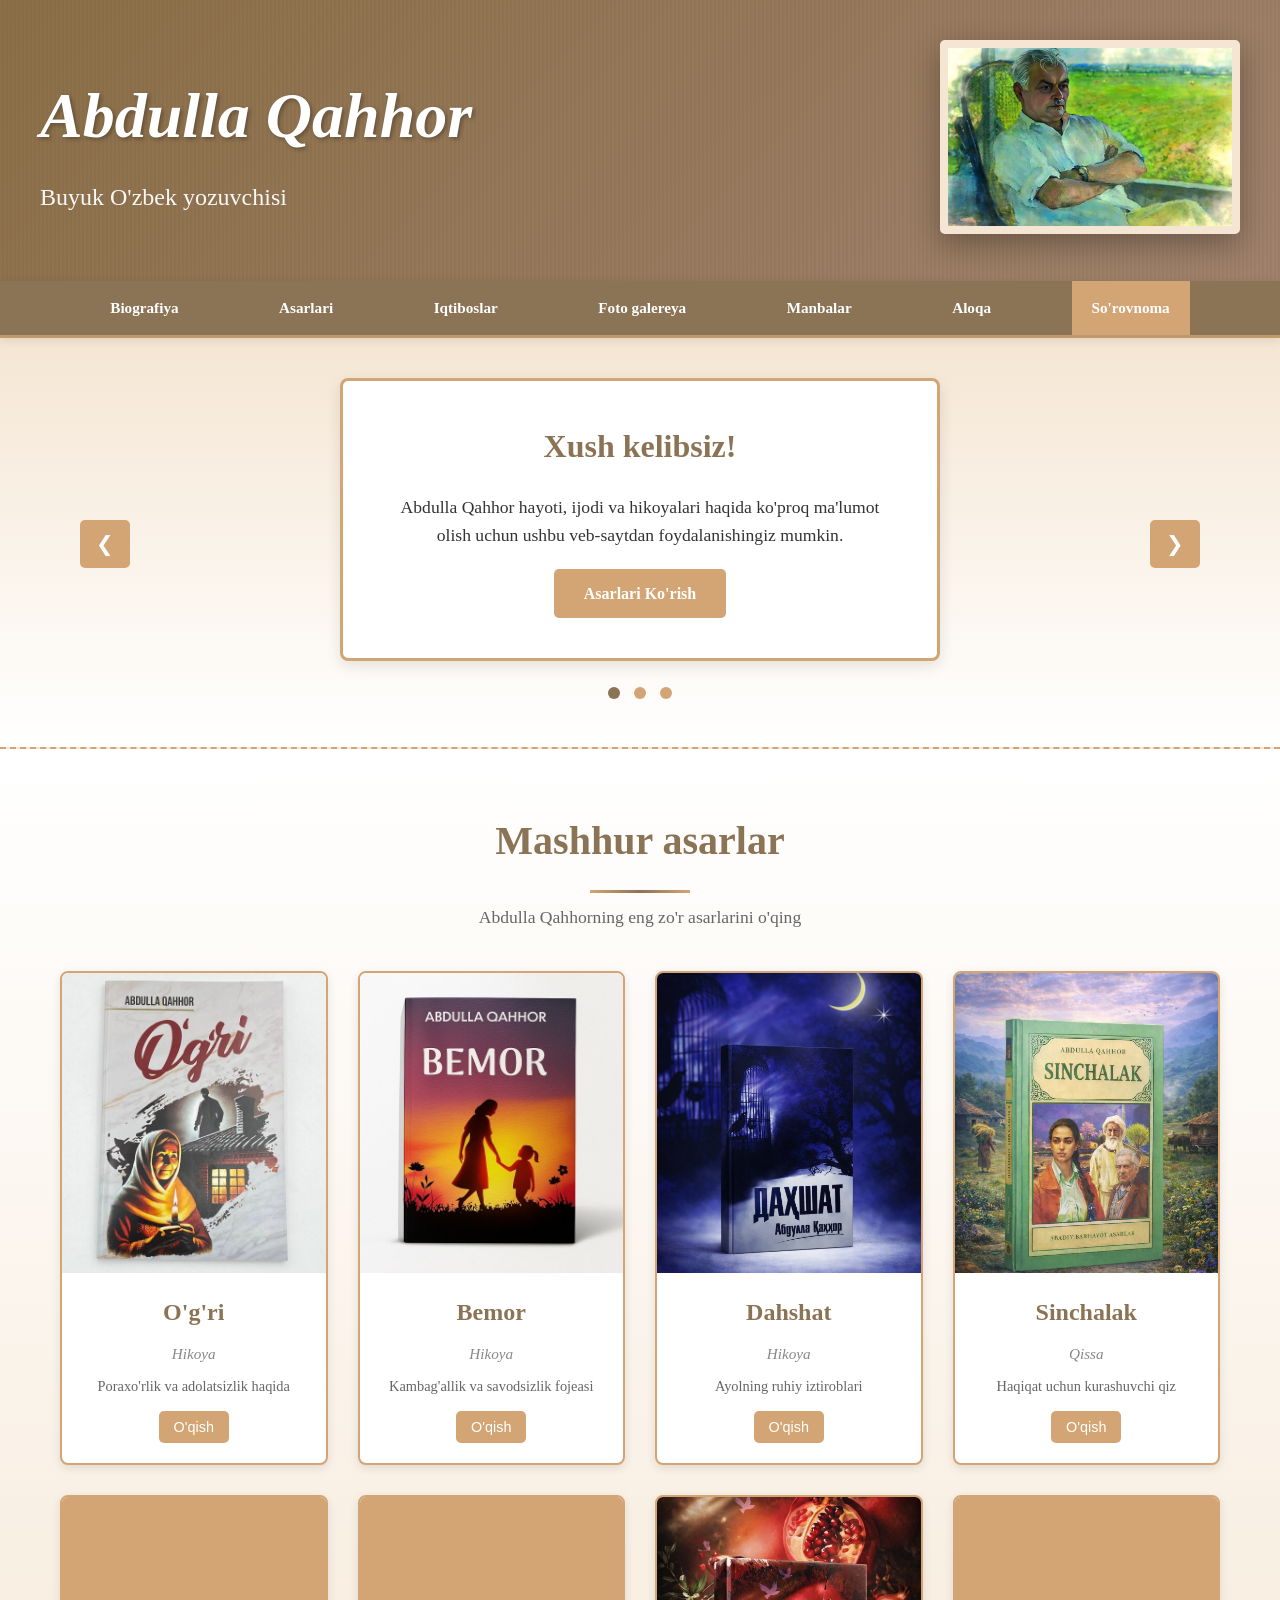
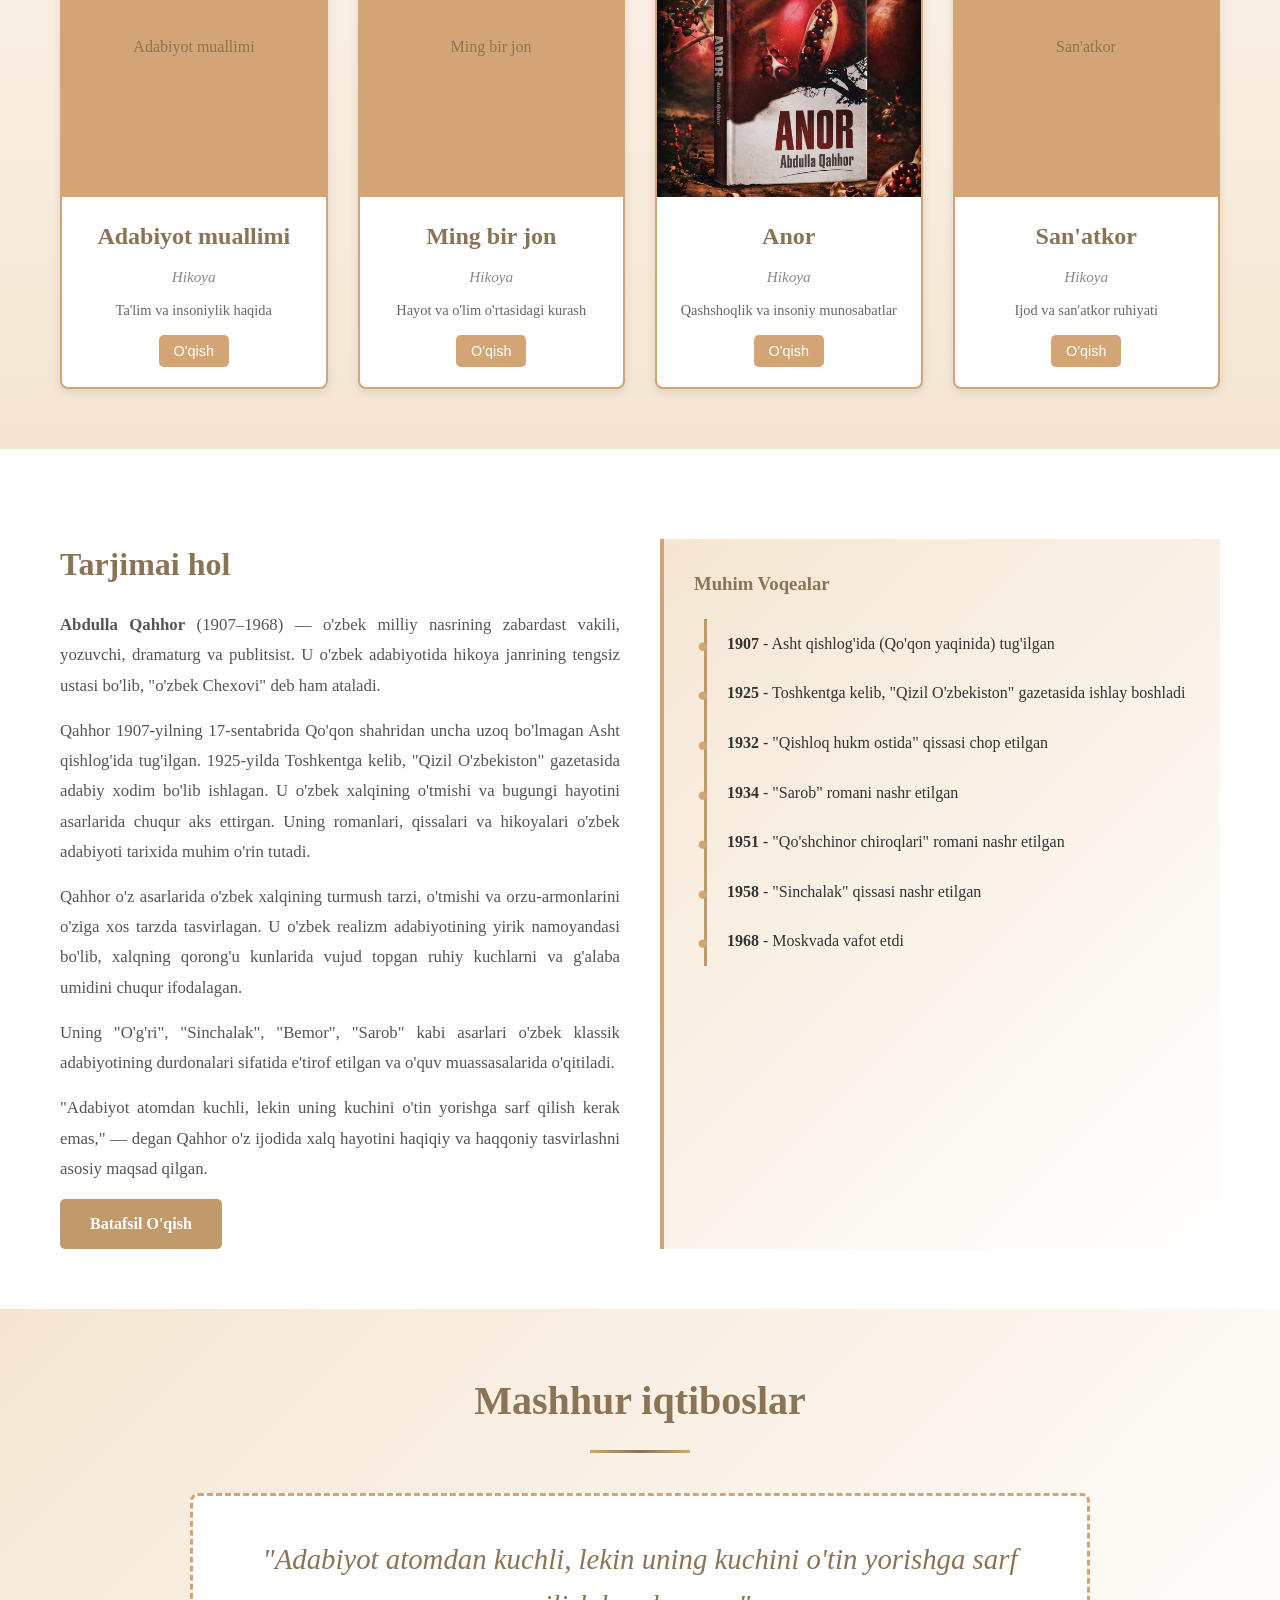
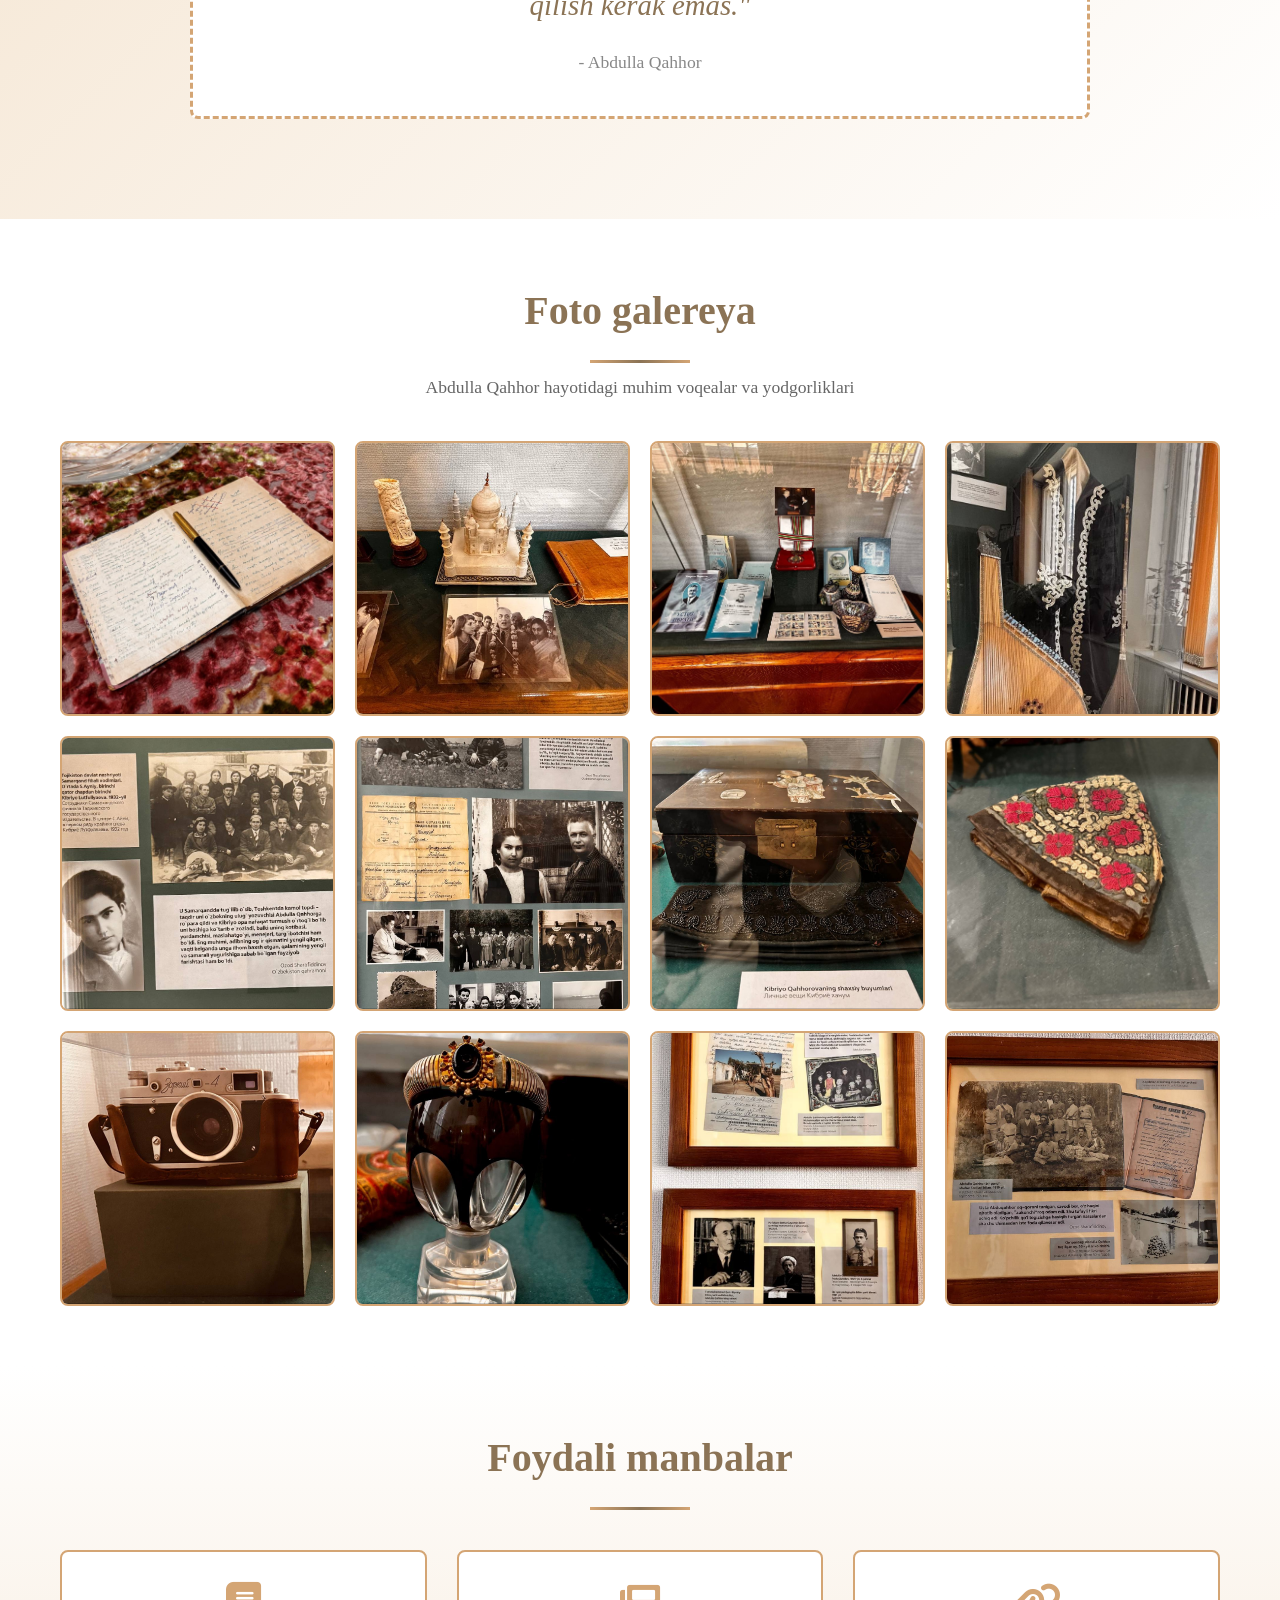
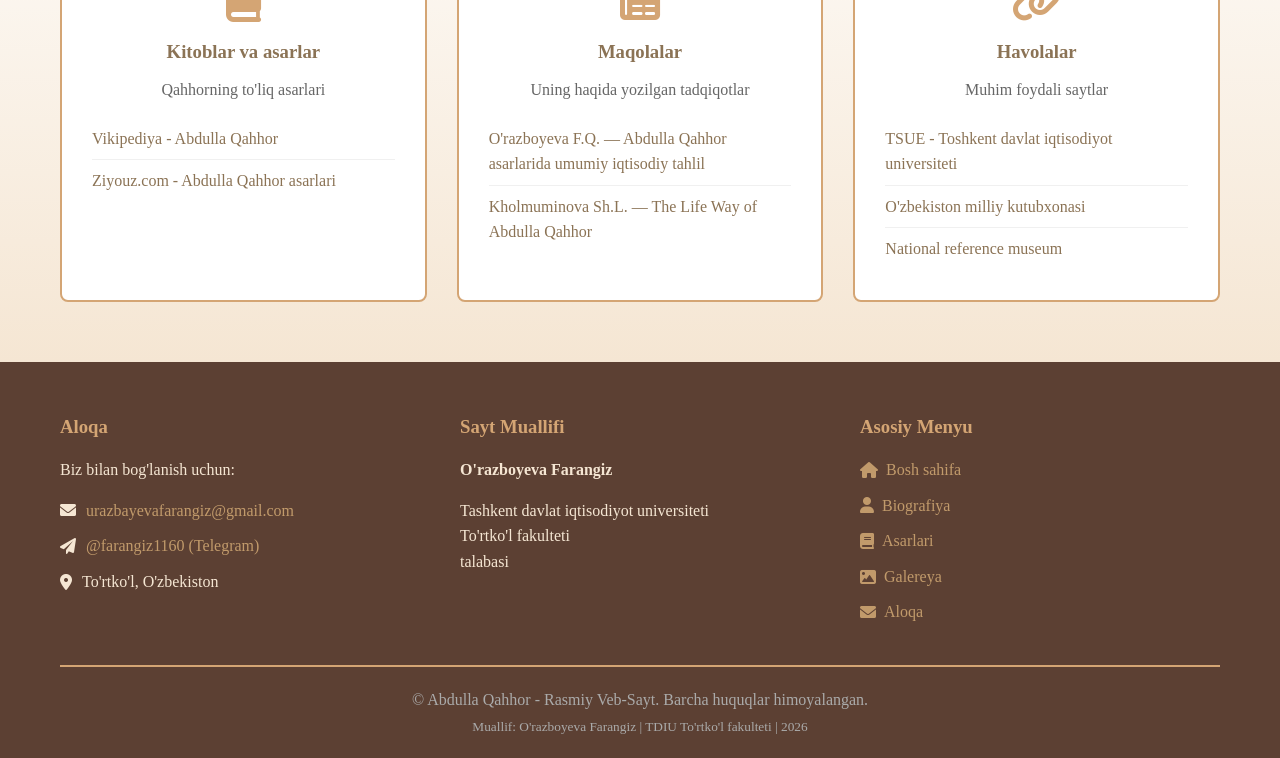
==== commit c6c30bee: "Replace 3 works with Adabiyot muallimi, Ming bir jon, San'atkor" ====
--- a/index.html
+++ b/index.html
@@ -123,23 +123,23 @@
                         <button class="btn-read">O'qish</button>
                     </div>
 
-                    <div class="work-item" onclick="openWorkModal('otmishdan')">
-                        <div class="work-image">
-                            <img src="images/otmishdan_ertaklar.jpg" alt="O'tmishdan ertaklar" class="work-img">
-                        </div>
-                        <h3>O'tmishdan ertaklar</h3>
-                        <p class="work-year">1965 — Avtobiografik asar</p>
-                        <p class="work-desc">Bolalik xotiralari va qashshoqlik</p>
-                        <button class="btn-read">O'qish</button>
-                    </div>
-
-                    <div class="work-item" onclick="openWorkModal('sarob')">
-                        <div class="work-image">
-                            <img src="images/sarob.jpg" alt="Sarob" class="work-img">
-                        </div>
-                        <h3>Sarob</h3>
-                        <p class="work-year">1934 — Roman</p>
-                        <p class="work-desc">Ziyolining ruhiy tushkunligi</p>
+                    <div class="work-item" onclick="openWorkModal('adabiyot_muallimi')">
+                        <div class="work-image">
+                            <img src="images/adabiyot_muallimi.jpg" alt="Adabiyot muallimi" class="work-img">
+                        </div>
+                        <h3>Adabiyot muallimi</h3>
+                        <p class="work-year">Hikoya</p>
+                        <p class="work-desc">Ta'lim va insoniylik haqida</p>
+                        <button class="btn-read">O'qish</button>
+                    </div>
+
+                    <div class="work-item" onclick="openWorkModal('ming_bir_jon')">
+                        <div class="work-image">
+                            <img src="images/ming_bir_jon.jpg" alt="Ming bir jon" class="work-img">
+                        </div>
+                        <h3>Ming bir jon</h3>
+                        <p class="work-year">Hikoya</p>
+                        <p class="work-desc">Hayot va o'lim o'rtasidagi kurash</p>
                         <button class="btn-read">O'qish</button>
                     </div>
 
@@ -153,13 +153,13 @@
                         <button class="btn-read">O'qish</button>
                     </div>
 
-                    <div class="work-item" onclick="openWorkModal('asrbobo')">
-                        <div class="work-image">
-                            <img src="images/asror_bobo.jpg" alt="Asror bobo" class="work-img">
-                        </div>
-                        <h3>Asror bobo</h3>
-                        <p class="work-year">Hikoya</p>
-                        <p class="work-desc">Mehnat va hayotga muhabbat</p>
+                    <div class="work-item" onclick="openWorkModal('sanatkor')">
+                        <div class="work-image">
+                            <img src="images/sanatkor.jpg" alt="San'atkor" class="work-img">
+                        </div>
+                        <h3>San'atkor</h3>
+                        <p class="work-year">Hikoya</p>
+                        <p class="work-desc">Ijod va san'atkor ruhiyati</p>
                         <button class="btn-read">O'qish</button>
                     </div>
                 </div>
@@ -171,7 +171,7 @@
             <div class="container">
                 <div class="bio-content">
                     <div class="bio-left">
-                        <h2>Tarjimai Hol</h2>
+                        <h2>Tarjimai hol</h2>
                         <p><strong>Abdulla Qahhor</strong> (1907–1968) — o'zbek milliy nasrining zabardast vakili, yozuvchi, dramaturg va publitsist. U o'zbek adabiyotida hikoya janrining tengsiz ustasi bo'lib, "o'zbek Chexovi" deb ham ataladi.</p>
                         <p>Qahhor 1907-yilning 17-sentabrida Qo'qon shahridan uncha uzoq bo'lmagan Asht qishlog'ida tug'ilgan. 1925-yilda Toshkentga kelib, "Qizil O'zbekiston" gazetasida adabiy xodim bo'lib ishlagan. U o'zbek xalqining o'tmishi va bugungi hayotini asarlarida chuqur aks ettirgan. Uning romanlari, qissalari va hikoyalari o'zbek adabiyoti tarixida muhim o'rin tutadi.</p>
                         <p>Qahhor o'z asarlarida o'zbek xalqining turmush tarzi, o'tmishi va orzu-armonlarini o'ziga xos tarzda tasvirlagan. U o'zbek realizm adabiyotining yirik namoyandasi bo'lib, xalqning qorong'u kunlarida vujud topgan ruhiy kuchlarni va g'alaba umidini chuqur ifodalagan.</p>
